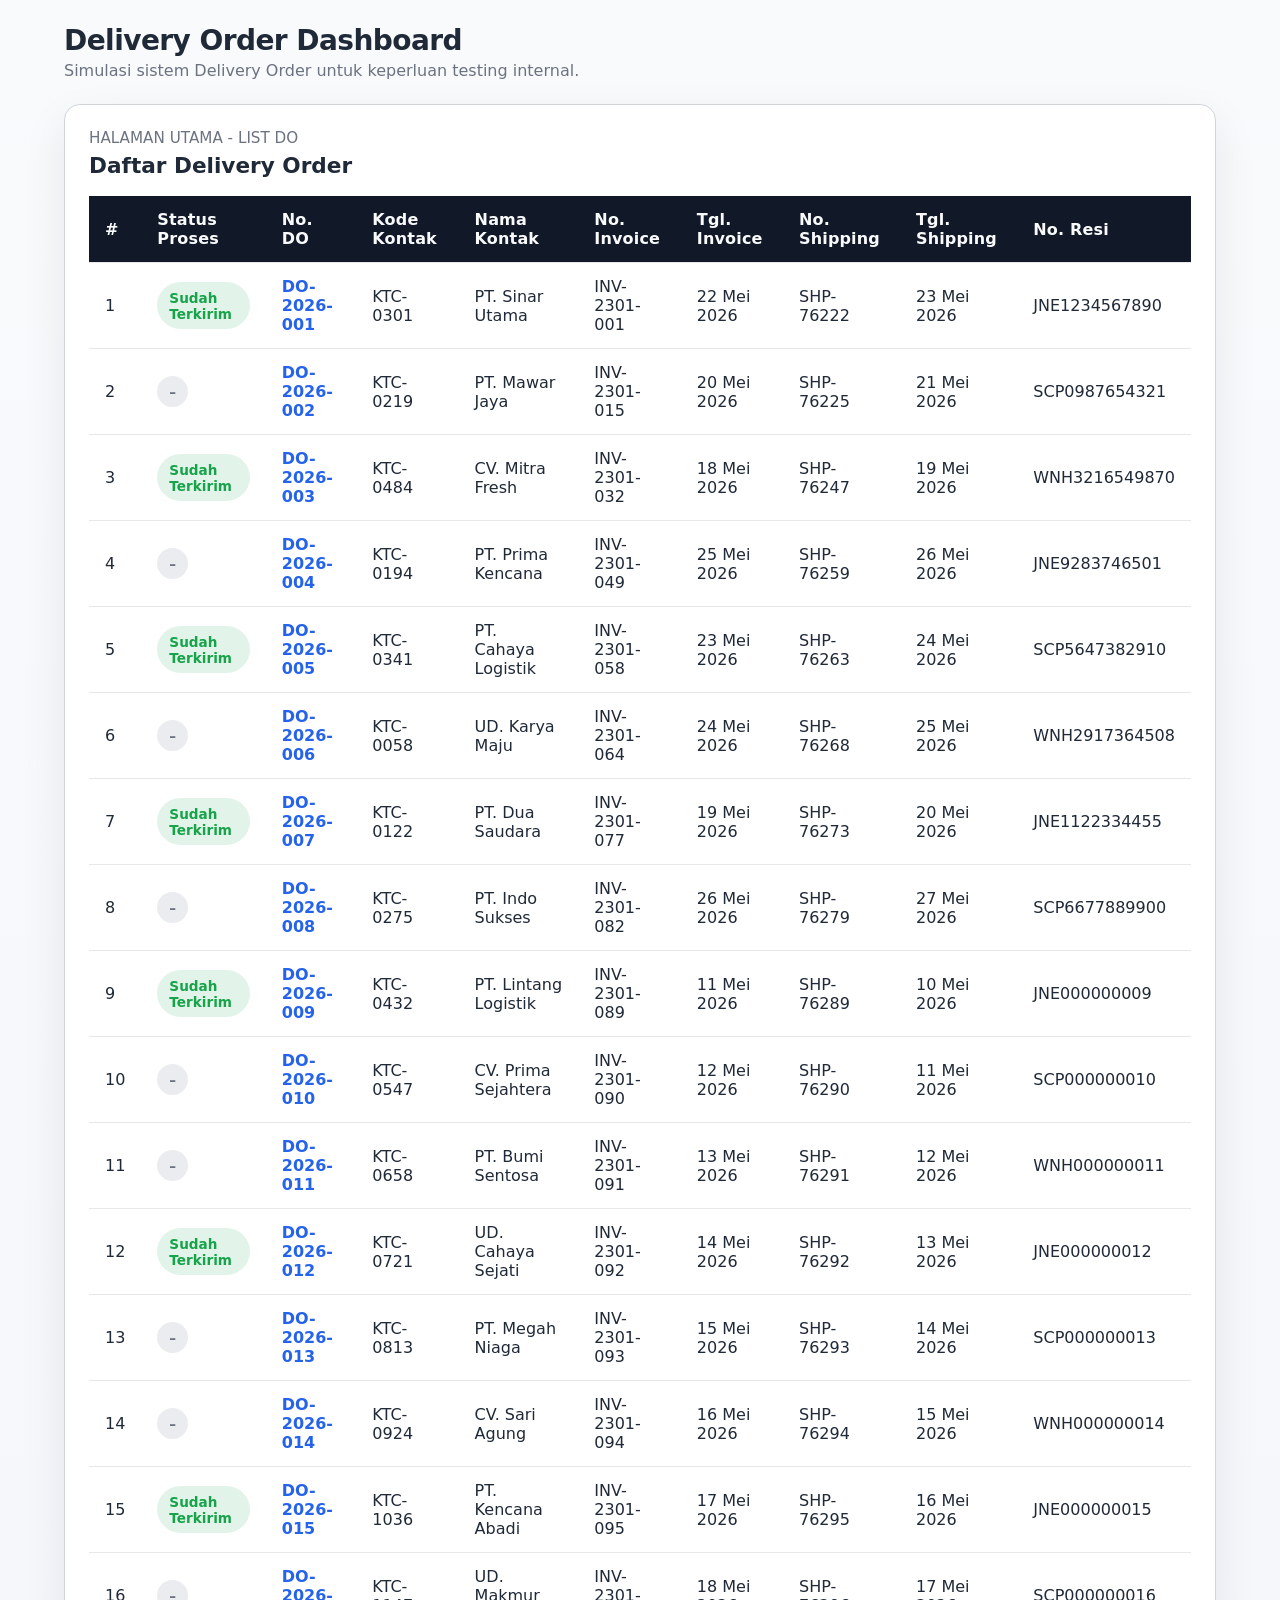
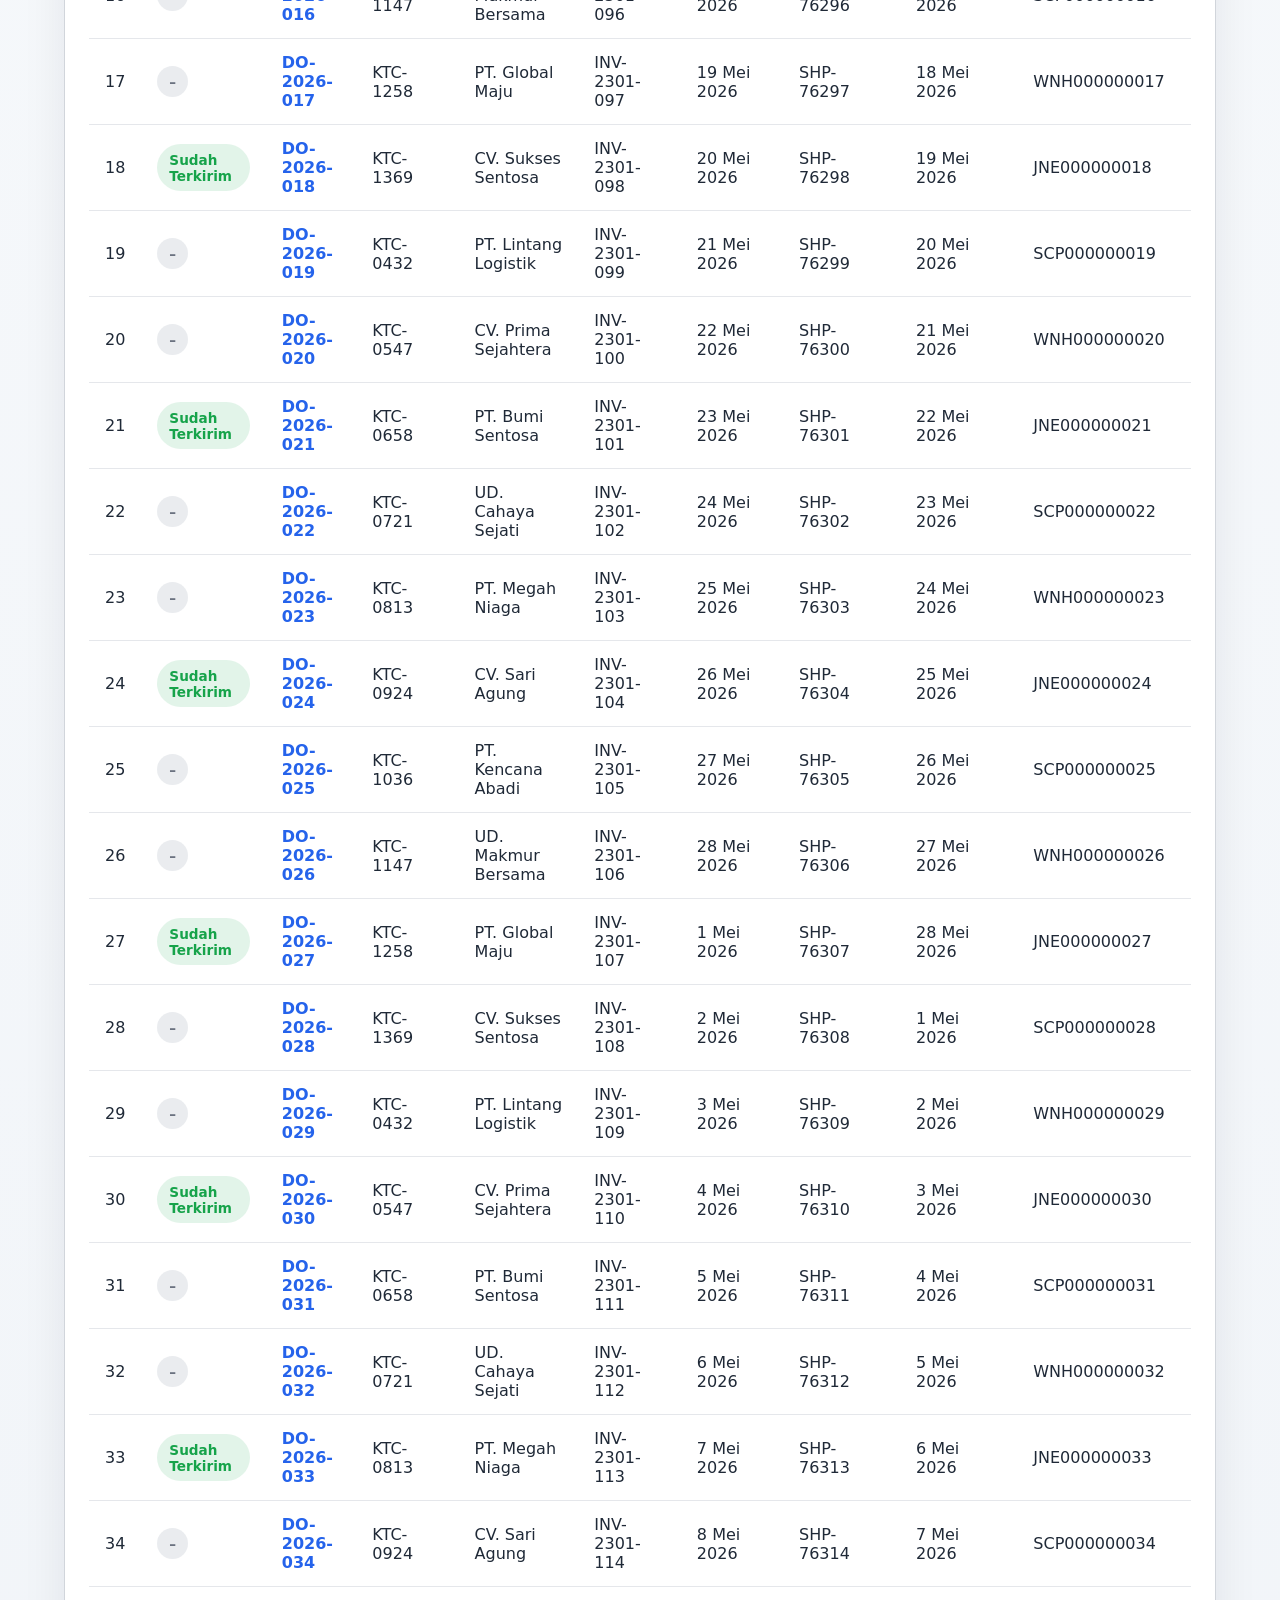
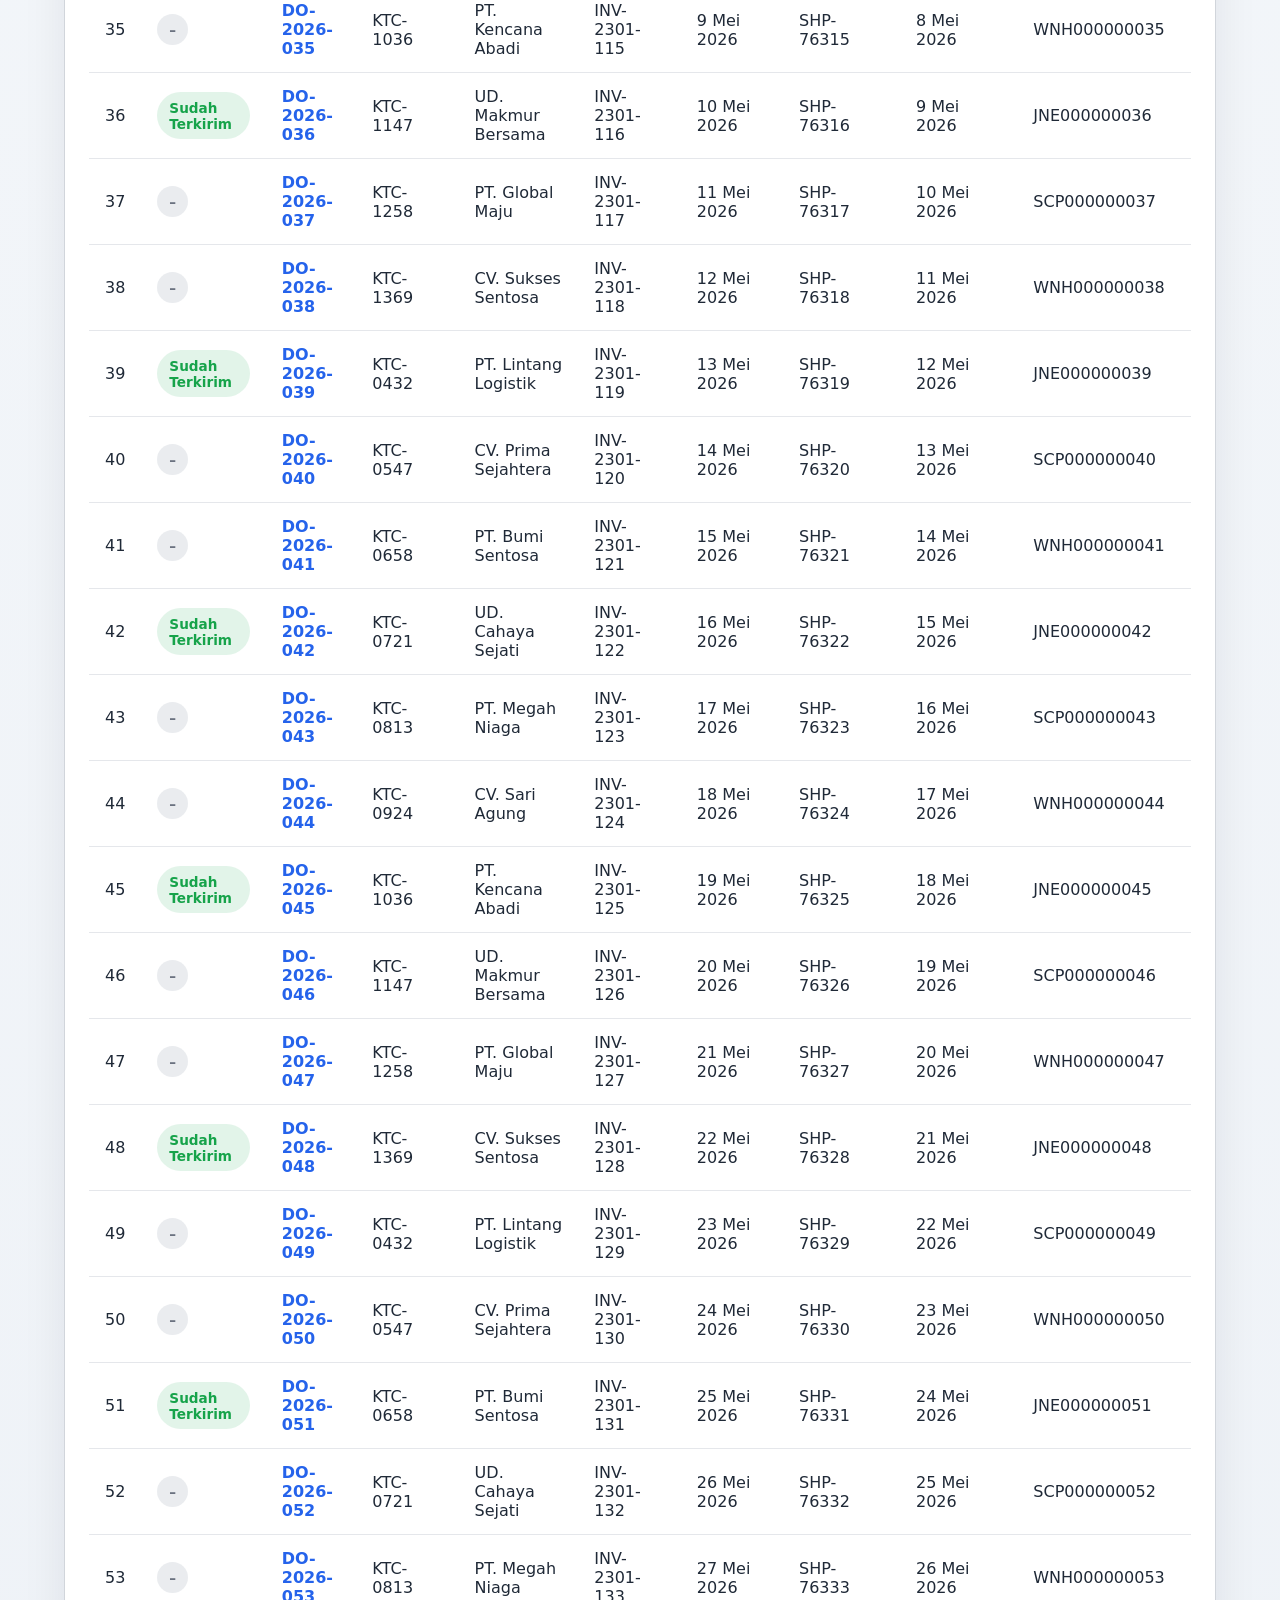
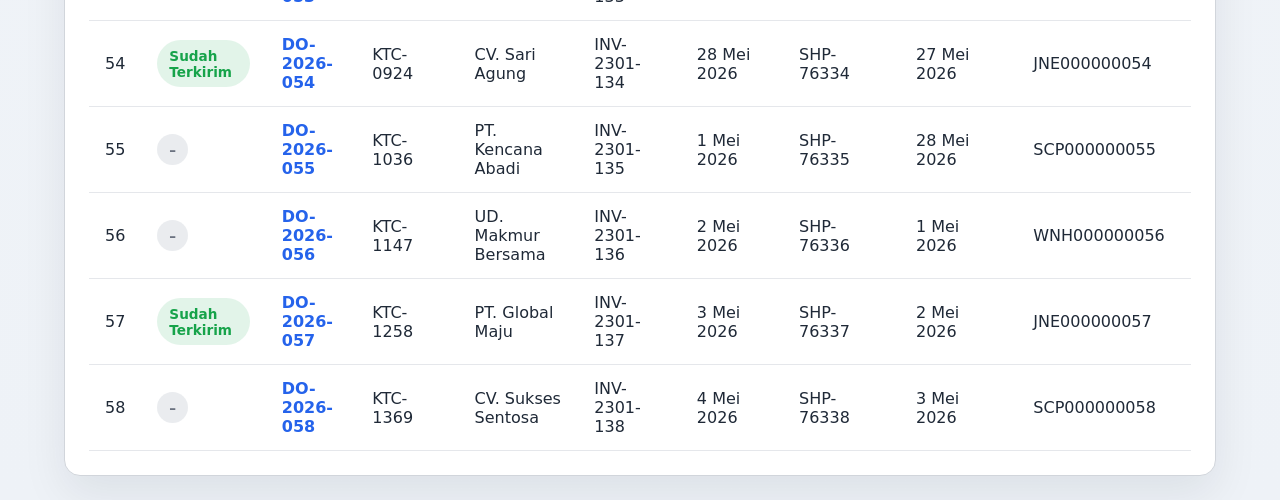
==== dashboard_do.html @ a70ca72f "Add dashboard and rekap files" ====
<!DOCTYPE html>
<html lang="id">
<head>
  <meta charset="UTF-8" />
  <meta name="viewport" content="width=device-width, initial-scale=1.0" />
  <title>Delivery Order Dashboard</title>
  <style>
    :root {
      color-scheme: light;
      --bg: #f4f5f6;
      --surface: #ffffff;
      --surface-muted: #f1f3f5;
      --text: #1f2937;
      --text-muted: #6b7280;
      --border: #d1d5db;
      --header-bg: #111827;
      --header-text: #f9fafb;
      --primary: #2563eb;
      --success: #16a34a;
      --danger: #dc2626;
      --shadow: 0 18px 45px rgba(15, 23, 42, 0.08);
      font-family: Inter, ui-sans-serif, system-ui, -apple-system, BlinkMacSystemFont, "Segoe UI", sans-serif;
    }

    * { box-sizing: border-box; }
    body {
      margin: 0;
      min-height: 100vh;
      background: linear-gradient(180deg, #f8fafc 0%, #eef2f7 100%);
      color: var(--text);
    }
    .page { max-width: 1200px; margin: 0 auto; padding: 24px; }
    .header { display: flex; align-items: center; justify-content: space-between; gap: 16px; margin-bottom: 24px; }
    .header h1 { margin: 0; font-size: 28px; letter-spacing: -.02em; }
    .header p { margin: 4px 0 0; color: var(--text-muted); }
    .card, .panel { background: var(--surface); border: 1px solid var(--border); border-radius: 16px; box-shadow: var(--shadow); }
    .panel { padding: 24px; }
    .badge { display: inline-flex; align-items: center; gap: 0.35rem; padding: 0.45rem 0.75rem; border-radius: 999px; font-size: 0.85rem; font-weight: 600; }
    .badge.success { background: rgba(22, 163, 74, 0.12); color: var(--success); }
    .badge.empty { color: var(--text-muted); background: rgba(209, 213, 219, 0.45); }
    .table-wrapper { overflow-x: auto; }
    table { width: 100%; border-collapse: collapse; min-width: 900px; }
    th, td { padding: 14px 16px; text-align: left; vertical-align: middle; border-bottom: 1px solid #e5e7eb; }
    thead th { background: var(--header-bg); color: var(--header-text); font-weight: 600; letter-spacing: 0.01em; }
    tbody tr:hover { background: #f8fafc; }
    td a { color: var(--primary); text-decoration: none; font-weight: 600; }
    td a:hover { text-decoration: underline; }
    .detail-header { display: flex; align-items: center; gap: 16px; margin-bottom: 20px; }
    .button { display: inline-flex; align-items: center; justify-content: center; gap: 8px; padding: 0.85rem 1rem; border-radius: 999px; border: 1px solid transparent; cursor: pointer; font-weight: 600; transition: transform .15s ease, background .15s ease, border-color .15s ease; }
    .button.back { background: #ffffff; color: var(--text); border-color: #d1d5db; }
    .button.back:hover { transform: translateY(-1px); background: #f8fafc; }
    .grid { display: grid; gap: 16px; grid-template-columns: repeat(12, 1fr); }
    .grid-col-6 { grid-column: span 6; }
    .info-card { padding: 20px; border-radius: 16px; background: var(--surface); border: 1px solid #e5e7eb; }
    .info-grid { display: grid; grid-template-columns: repeat(2, minmax(0, 1fr)); gap: 14px; }
    .info-item { display: flex; flex-direction: column; gap: 4px; }
    .info-label { font-size: 0.8rem; text-transform: uppercase; color: var(--text-muted); letter-spacing: 0.04em; }
    .info-value { font-size: 0.98rem; font-weight: 700; color: var(--text); }
    .info-value.bold { font-size: 1.15rem; }
    .summary { display: flex; flex-wrap: wrap; justify-content: flex-end; gap: 12px; padding: 16px 0; color: var(--text); }
    .summary span { display: inline-flex; gap: 6px; }
    .summary strong { font-weight: 700; }
    .hidden { display: none; }
    .detail-title { margin: 0; font-size: 22px; }
    .badge-light { background: rgba(37, 99, 235, 0.1); color: var(--primary); }
    @media (max-width: 980px) {
      .info-grid { grid-template-columns: 1fr; }
      .grid-col-6 { grid-column: span 12; }
      .header { flex-direction: column; align-items: flex-start; }
      .detail-header { flex-direction: column; align-items: stretch; }
    }
  </style>
</head>
<body>
  <div class="page">
    <div class="header">
      <div>
        <h1>Delivery Order Dashboard</h1>
        <p>Simulasi sistem Delivery Order untuk keperluan testing internal.</p>
      </div>
    </div>

    <section id="listView" class="panel">
      <div style="display:flex;justify-content:space-between;align-items:center;gap:16px;margin-bottom:18px;">
        <div>
          <p style="margin:0;font-size:0.95rem;color:var(--text-muted);">HALAMAN UTAMA - LIST DO</p>
          <h2 style="margin:6px 0 0;font-size:1.35rem;color:var(--text);">Daftar Delivery Order</h2>
        </div>
      </div>
      <div class="table-wrapper">
        <table>
          <thead>
            <tr>
              <th style="width:48px;">#</th>
              <th>Status Proses</th>
              <th>No. DO</th>
              <th>Kode Kontak</th>
              <th>Nama Kontak</th>
              <th>No. Invoice</th>
              <th>Tgl. Invoice</th>
              <th>No. Shipping</th>
              <th>Tgl. Shipping</th>
              <th>No. Resi</th>
            </tr>
          </thead>
          <tbody id="doListBody"></tbody>
        </table>
      </div>
    </section>

    <section id="detailView" class="panel hidden">
      <div class="detail-header">
        <button class="button back" onclick="showList()">← Kembali ke List DO</button>
        <div style="margin-left:auto;display:flex;flex-wrap:wrap;gap:10px;align-items:center;">
          <span class="badge badge-light">Detail DO</span>
          <h2 class="detail-title" id="detailTitle">No. DO 00123</h2>
        </div>
      </div>

      <div class="grid" style="margin-bottom:24px;">
        <div class="grid-col-6">
          <div class="info-card">
            <div class="info-grid">
              <div class="info-item">
                <span class="info-label">No. DO</span>
                <span class="info-value" id="detailDoNumber"></span>
              </div>
              <div class="info-item">
                <span class="info-label">Tanggal</span>
                <span class="info-value" id="detailDate"></span>
              </div>
              <div class="info-item">
                <span class="info-label">Kontak</span>
                <span class="info-value" id="detailContact"></span>
              </div>
              <div class="info-item">
                <span class="info-label">TOP</span>
                <span class="info-value" id="detailTop"></span>
              </div>
              <div class="info-item">
                <span class="info-label">DC</span>
                <span class="info-value" id="detailDc"></span>
              </div>
              <div class="info-item">
                <span class="info-label">Ekspedisi</span>
                <span class="info-value" id="detailExpedition"></span>
              </div>
              <div class="info-item">
                <span class="info-label">Drop Point</span>
                <span class="info-value" id="detailDropPoint"></span>
              </div>
              <div class="info-item">
                <span class="info-label">Remark</span>
                <span class="info-value" id="detailRemark"></span>
              </div>
            </div>
          </div>
        </div>
      </div>

      <div class="table-wrapper">
        <table>
          <thead>
            <tr>
              <th style="width:44px;">No</th>
              <th>Item Code</th>
              <th>Item Name</th>
              <th>Qty</th>
              <th>Price</th>
              <th>Disc%</th>
              <th>Disc Value</th>
              <th>Disc Promo</th>
              <th>Nett</th>
              <th>Sub Total</th>
              <th>Remark</th>
            </tr>
          </thead>
          <tbody id="detailItemsBody"></tbody>
        </table>
      </div>
      <div class="summary">
        <span><strong>Total Qty:</strong> <span id="detailQtyTotal"></span></span>
        <span><strong>Total:</strong> <span id="detailTotal"></span></span>
      </div>
    </section>
  </div>

  <script>
    const doData = [
      {
        id: 'DO-2026-001', status: 'Sudah Terkirim', kodeKontak: 'KTC-0301', namaKontak: 'PT. Sinar Utama',
        invoice: 'INV-2301-001', invoiceDate: '22 Mei 2026', shippingNo: 'SHP-76222', shippingDate: '23 Mei 2026', resi: 'JNE1234567890',
        info: { date: '22 Mei 2026', contact: 'PT. Sinar Utama', top: 'COD', dc: 'Jakarta Barat', expedition: 'JNE', dropPoint: 'Gudang Cengkareng', remark: 'Ambil Sendiri' },
        items: [
          { code: 'CG-1001', name: 'Minyak Goreng 1L', qty: 36, price: 28000, discPct: 5, discPromo: 'Promo Lebaran', remark: '-' },
          { code: 'CG-1022', name: 'Beras 5kg', qty: 24, price: 98000, discPct: 10, discPromo: '-', remark: '-' },
          { code: 'CG-1130', name: 'Sabun Mandi 80gr', qty: 120, price: 4200, discPct: 0, discPromo: '-', remark: '-' }
        ]
      },
      {
        id: 'DO-2026-002', status: '', kodeKontak: 'KTC-0219', namaKontak: 'PT. Mawar Jaya',
        invoice: 'INV-2301-015', invoiceDate: '20 Mei 2026', shippingNo: 'SHP-76225', shippingDate: '21 Mei 2026', resi: 'SCP0987654321',
        info: { date: '20 Mei 2026', contact: 'PT. Mawar Jaya', top: '30 Hari', dc: 'Jakarta Selatan', expedition: 'SiCepat', dropPoint: 'Depo Pasar Minggu', remark: '-' },
        items: [
          { code: 'CG-2010', name: 'Roti Tawar 500gr', qty: 60, price: 18000, discPct: 0, discPromo: '-', remark: '-' },
          { code: 'CG-2065', name: 'Susu UHT 1L', qty: 80, price: 22000, discPct: 5, discPromo: 'Diskon Musiman', remark: '-' },
          { code: 'CG-2099', name: 'Biskuit Cokelat 150gr', qty: 40, price: 15000, discPct: 0, discPromo: '-', remark: '-' }
        ]
      },
      {
        id: 'DO-2026-003', status: 'Sudah Terkirim', kodeKontak: 'KTC-0484', namaKontak: 'CV. Mitra Fresh',
        invoice: 'INV-2301-032', invoiceDate: '18 Mei 2026', shippingNo: 'SHP-76247', shippingDate: '19 Mei 2026', resi: 'WNH3216549870',
        info: { date: '18 Mei 2026', contact: 'CV. Mitra Fresh', top: 'COD', dc: 'Jakarta Timur', expedition: 'Wahana', dropPoint: 'Drop Point Cikarang', remark: 'Ambil Sendiri' },
        items: [
          { code: 'CG-3021', name: 'Sereal Box', qty: 50, price: 32000, discPct: 8, discPromo: 'Promo Natal', remark: '-' },
          { code: 'CG-3077', name: 'Tea Bag 50 pcs', qty: 70, price: 19500, discPct: 0, discPromo: '-', remark: '-' }
        ]
      },
      {
        id: 'DO-2026-004', status: '', kodeKontak: 'KTC-0194', namaKontak: 'PT. Prima Kencana',
        invoice: 'INV-2301-049', invoiceDate: '25 Mei 2026', shippingNo: 'SHP-76259', shippingDate: '26 Mei 2026', resi: 'JNE9283746501',
        info: { date: '25 Mei 2026', contact: 'PT. Prima Kencana', top: '30 Hari', dc: 'Jakarta Utara', expedition: 'JNE', dropPoint: 'Gudang Ancol', remark: '-' },
        items: [
          { code: 'CG-4083', name: 'Air Mineral 600ml', qty: 96, price: 9000, discPct: 3, discPromo: 'Voucher', remark: '-' },
          { code: 'CG-4100', name: 'Snack Kentang', qty: 72, price: 14500, discPct: 5, discPromo: '-', remark: '-' },
          { code: 'CG-4114', name: 'Mayones 250gr', qty: 36, price: 26000, discPct: 0, discPromo: '-', remark: '-' }
        ]
      },
      {
        id: 'DO-2026-005', status: 'Sudah Terkirim', kodeKontak: 'KTC-0341', namaKontak: 'PT. Cahaya Logistik',
        invoice: 'INV-2301-058', invoiceDate: '23 Mei 2026', shippingNo: 'SHP-76263', shippingDate: '24 Mei 2026', resi: 'SCP5647382910',
        info: { date: '23 Mei 2026', contact: 'PT. Cahaya Logistik', top: 'COD', dc: 'Jakarta Barat', expedition: 'SiCepat', dropPoint: 'Gudang Kebon Jeruk', remark: '-' },
        items: [
          { code: 'CG-5122', name: 'Minyak Kayu Putih 60ml', qty: 30, price: 15000, discPct: 0, discPromo: '-', remark: '-' },
          { code: 'CG-5188', name: 'Shampoo 330ml', qty: 55, price: 27000, discPct: 7, discPromo: 'Kupon', remark: '-' },
          { code: 'CG-5230', name: 'Tissue Basah 10 pack', qty: 45, price: 21000, discPct: 5, discPromo: '-', remark: '-' }
        ]
      },
      {
        id: 'DO-2026-006', status: '', kodeKontak: 'KTC-0058', namaKontak: 'UD. Karya Maju',
        invoice: 'INV-2301-064', invoiceDate: '24 Mei 2026', shippingNo: 'SHP-76268', shippingDate: '25 Mei 2026', resi: 'WNH2917364508',
        info: { date: '24 Mei 2026', contact: 'UD. Karya Maju', top: '30 Hari', dc: 'Jakarta Selatan', expedition: 'Wahana', dropPoint: 'Depo Bintaro', remark: '-' },
        items: [
          { code: 'CG-6010', name: 'Kopi Sachet 10pcs', qty: 120, price: 7200, discPct: 10, discPromo: 'Beli 10 Gratis 1', remark: '-' },
          { code: 'CG-6055', name: 'Gula Pasir 1kg', qty: 80, price: 15500, discPct: 0, discPromo: '-', remark: '-' },
          { code: 'CG-6090', name: 'Susu Kental Manis 370gr', qty: 50, price: 19000, discPct: 5, discPromo: '-', remark: '-' }
        ]
      },
      {
        id: 'DO-2026-007', status: 'Sudah Terkirim', kodeKontak: 'KTC-0122', namaKontak: 'PT. Dua Saudara',
        invoice: 'INV-2301-077', invoiceDate: '19 Mei 2026', shippingNo: 'SHP-76273', shippingDate: '20 Mei 2026', resi: 'JNE1122334455',
        info: { date: '19 Mei 2026', contact: 'PT. Dua Saudara', top: 'COD', dc: 'Jakarta Pusat', expedition: 'JNE', dropPoint: 'Gudang Harmoni', remark: '-' },
        items: [
          { code: 'CG-7044', name: 'Susu Bubuk 400gr', qty: 40, price: 68000, discPct: 5, discPromo: '-', remark: '-' },
          { code: 'CG-7098', name: 'Cokelat Batangan 100gr', qty: 90, price: 12000, discPct: 0, discPromo: '-', remark: '-' }
        ]
      },
      {
        id: 'DO-2026-008', status: '', kodeKontak: 'KTC-0275', namaKontak: 'PT. Indo Sukses',
        invoice: 'INV-2301-082', invoiceDate: '26 Mei 2026', shippingNo: 'SHP-76279', shippingDate: '27 Mei 2026', resi: 'SCP6677889900',
        info: { date: '26 Mei 2026', contact: 'PT. Indo Sukses', top: '30 Hari', dc: 'Jakarta Timur', expedition: 'SiCepat', dropPoint: 'Gudang Pulogadung', remark: '-' },
        items: [
          { code: 'CG-8011', name: 'Kecap Manis 620ml', qty: 50, price: 22000, discPct: 0, discPromo: '-', remark: '-' },
          { code: 'CG-8054', name: 'Sambal Botol 335gr', qty: 70, price: 18000, discPct: 5, discPromo: 'Diskon Paket', remark: '-' },
          { code: 'CG-8090', name: 'Susu Cokelat 250ml', qty: 100, price: 12500, discPct: 0, discPromo: '-', remark: '-' }
        ]
      }
    ];

    const extraContacts = [
      { kode: 'KTC-0432', nama: 'PT. Lintang Logistik' },
      { kode: 'KTC-0547', nama: 'CV. Prima Sejahtera' },
      { kode: 'KTC-0658', nama: 'PT. Bumi Sentosa' },
      { kode: 'KTC-0721', nama: 'UD. Cahaya Sejati' },
      { kode: 'KTC-0813', nama: 'PT. Megah Niaga' },
      { kode: 'KTC-0924', nama: 'CV. Sari Agung' },
      { kode: 'KTC-1036', nama: 'PT. Kencana Abadi' },
      { kode: 'KTC-1147', nama: 'UD. Makmur Bersama' },
      { kode: 'KTC-1258', nama: 'PT. Global Maju' },
      { kode: 'KTC-1369', nama: 'CV. Sukses Sentosa' }
    ];

    const expeditionList = ['JNE', 'SiCepat', 'Wahana'];
    const dcList = ['Jakarta Barat', 'Jakarta Selatan', 'Jakarta Timur', 'Jakarta Utara', 'Jakarta Pusat'];
    const topList = ['COD', '30 Hari'];
    const dropPoints = ['Gudang Cengkareng', 'Depo Pasar Minggu', 'Gudang Ancol', 'Depo Bintaro', 'Gudang Pulogadung', 'Gudang Harmoni', 'Gudang Kebon Jeruk'];
    const remarks = ['Ambil Sendiri', '-'];
    const promoList = ['Promo Musim', 'Voucher', 'Diskon Paket', 'Promo Bayar Cepat', '-'];
    const itemCatalog = [
      { code: 'CG-9101', name: 'Minyak Goreng 2L', price: 54000 },
      { code: 'CG-9202', name: 'Beras Premium 5kg', price: 102000 },
      { code: 'CG-9303', name: 'Susu UHT 1L', price: 22000 },
      { code: 'CG-9404', name: 'Kopi Aromatic 150gr', price: 28500 },
      { code: 'CG-9505', name: 'Tepung Terigu 1kg', price: 13400 },
      { code: 'CG-9606', name: 'Roti Gandum', price: 19000 },
      { code: 'CG-9707', name: 'Sereal Muesli 300gr', price: 41000 },
      { code: 'CG-9808', name: 'Saus Tomat 560gr', price: 17000 },
      { code: 'CG-9909', name: 'Biskuit Gandum 120gr', price: 12000 },
      { code: 'CG-1010', name: 'Sambal Terasi 240gr', price: 18500 }
    ];

    for (let index = 9; index <= 58; index += 1) {
      const contact = extraContacts[(index - 9) % extraContacts.length];
      const status = index % 3 === 0 ? 'Sudah Terkirim' : '';
      const expedition = expeditionList[index % expeditionList.length];
      const dc = dcList[index % dcList.length];
      const top = topList[index % topList.length];
      const shippingDate = `${(index % 28) + 1} Mei 2026`;
      const invoiceDate = `${((index + 1) % 28) + 1} Mei 2026`;
      const invoiceNo = `INV-2301-${String(80 + index).padStart(3, '0')}`;
      const shippingNo = `SHP-76${String(280 + index).padStart(3, '0')}`;
      const resi = `${expedition === 'JNE' ? 'JNE' : expedition === 'SiCepat' ? 'SCP' : 'WNH'}${String(1000000000 + index).slice(1)}`;

      const items = [];
      const itemCount = 3 + (index % 3);
      for (let itemIndex = 0; itemIndex < itemCount; itemIndex += 1) {
        const product = itemCatalog[(index + itemIndex) % itemCatalog.length];
        const qty = 20 + ((index + itemIndex) % 5) * 10;
        const discPct = [0, 5, 10][(index + itemIndex) % 3];
        const discPromo = discPct ? promoList[(index + itemIndex) % promoList.length] : '-';
        items.push({
          code: product.code,
          name: product.name,
          qty,
          price: product.price,
          discPct,
          discPromo,
          remark: '-'
        });
      }

      doData.push({
        id: `DO-2026-${String(index).padStart(3, '0')}`,
        status,
        kodeKontak: contact.kode,
        namaKontak: contact.nama,
        invoice: invoiceNo,
        invoiceDate,
        shippingNo,
        shippingDate,
        resi,
        info: {
          date: invoiceDate,
          contact: contact.nama,
          top,
          dc,
          expedition,
          dropPoint: dropPoints[index % dropPoints.length],
          remark: remarks[index % remarks.length]
        },
        items
      });
    }

    function formatRupiah(value) {
      return new Intl.NumberFormat('id-ID', { style: 'currency', currency: 'IDR', maximumFractionDigits: 0 }).format(value);
    }

    function buildList() {
      const tbody = document.getElementById('doListBody');
      tbody.innerHTML = '';
      doData.forEach((doItem, index) => {
        const row = document.createElement('tr');
        row.innerHTML = `
          <td>${index + 1}</td>
          <td>${doItem.status ? `<span class="badge success">${doItem.status}</span>` : `<span class="badge empty">&ndash;</span>`}</td>
          <td><a href="#" onclick="showDetail('${doItem.id}')">${doItem.id}</a></td>
          <td>${doItem.kodeKontak}</td>
          <td>${doItem.namaKontak}</td>
          <td>${doItem.invoice}</td>
          <td>${doItem.invoiceDate}</td>
          <td>${doItem.shippingNo}</td>
          <td>${doItem.shippingDate}</td>
          <td>${doItem.resi}</td>
        `;
        tbody.appendChild(row);
      });
    }

    function showDetail(id) {
      const selected = doData.find(item => item.id === id);
      if (!selected) return;
      document.getElementById('detailTitle').textContent = `${selected.id}`;
      document.getElementById('detailDoNumber').textContent = selected.id;
      document.getElementById('detailDate').textContent = selected.info.date;
      document.getElementById('detailContact').textContent = selected.info.contact;
      document.getElementById('detailTop').textContent = selected.info.top;
      document.getElementById('detailDc').textContent = selected.info.dc;
      document.getElementById('detailExpedition').textContent = selected.info.expedition;
      document.getElementById('detailDropPoint').textContent = selected.info.dropPoint;
      document.getElementById('detailRemark').textContent = selected.info.remark;

      const body = document.getElementById('detailItemsBody');
      body.innerHTML = '';
      let totalQty = 0;
      let totalAmount = 0;

      selected.items.forEach((item, index) => {
        const discValue = Math.round((item.price * item.qty) * (item.discPct / 100));
        const nett = item.price - Math.round(item.price * (item.discPct / 100));
        const subTotal = nett * item.qty;
        totalQty += item.qty;
        totalAmount += subTotal;

        const row = document.createElement('tr');
        row.innerHTML = `
          <td>${index + 1}</td>
          <td>${item.code}</td>
          <td>${item.name}</td>
          <td>${item.qty}</td>
          <td>${formatRupiah(item.price)}</td>
          <td>${item.discPct ? item.discPct + '%' : '-'}</td>
          <td>${item.discPct ? formatRupiah(discValue) : '-'}</td>
          <td>${item.discPromo}</td>
          <td>${formatRupiah(nett)}</td>
          <td>${formatRupiah(subTotal)}</td>
          <td>${item.remark}</td>
        `;
        body.appendChild(row);
      });

      document.getElementById('detailQtyTotal').textContent = totalQty;
      document.getElementById('detailTotal').textContent = formatRupiah(totalAmount);

      document.getElementById('listView').classList.add('hidden');
      document.getElementById('detailView').classList.remove('hidden');
    }

    function showList() {
      document.getElementById('detailView').classList.add('hidden');
      document.getElementById('listView').classList.remove('hidden');
    }

    buildList();
  </script>
</body>
</html>
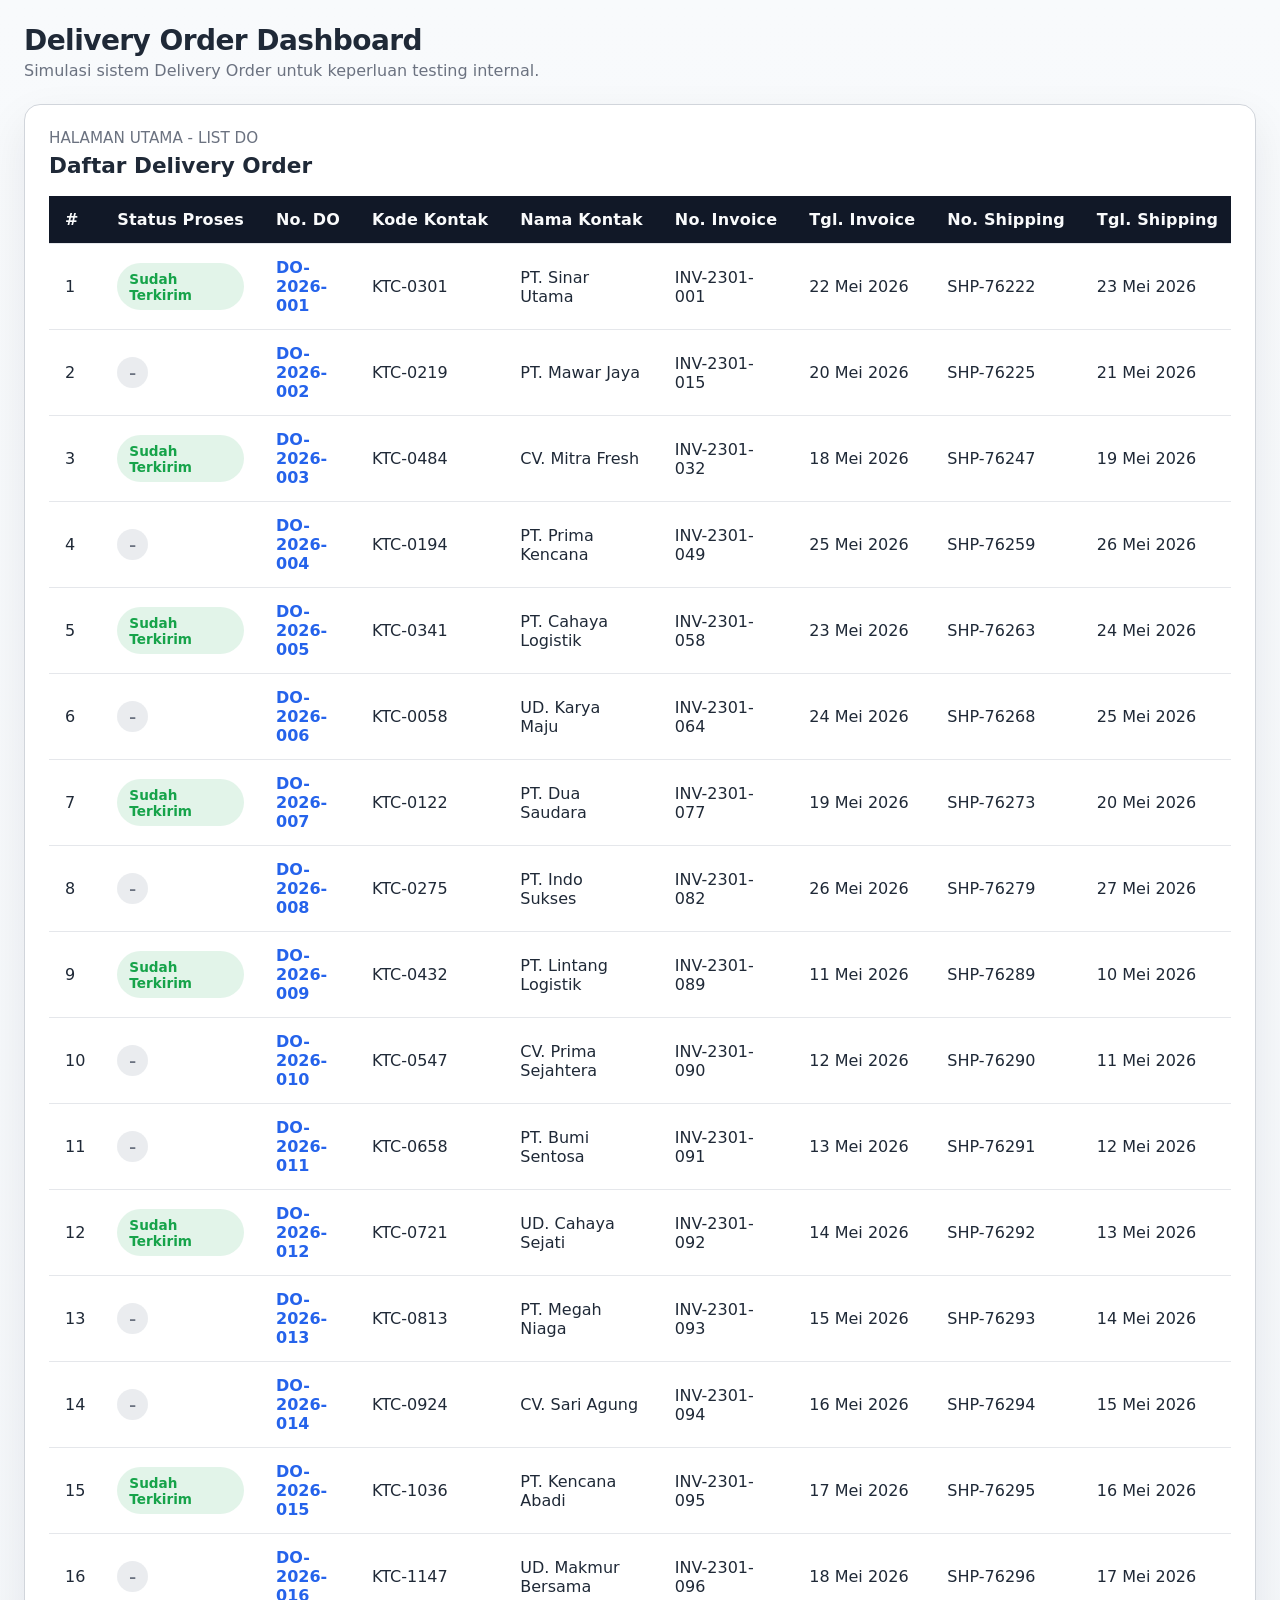
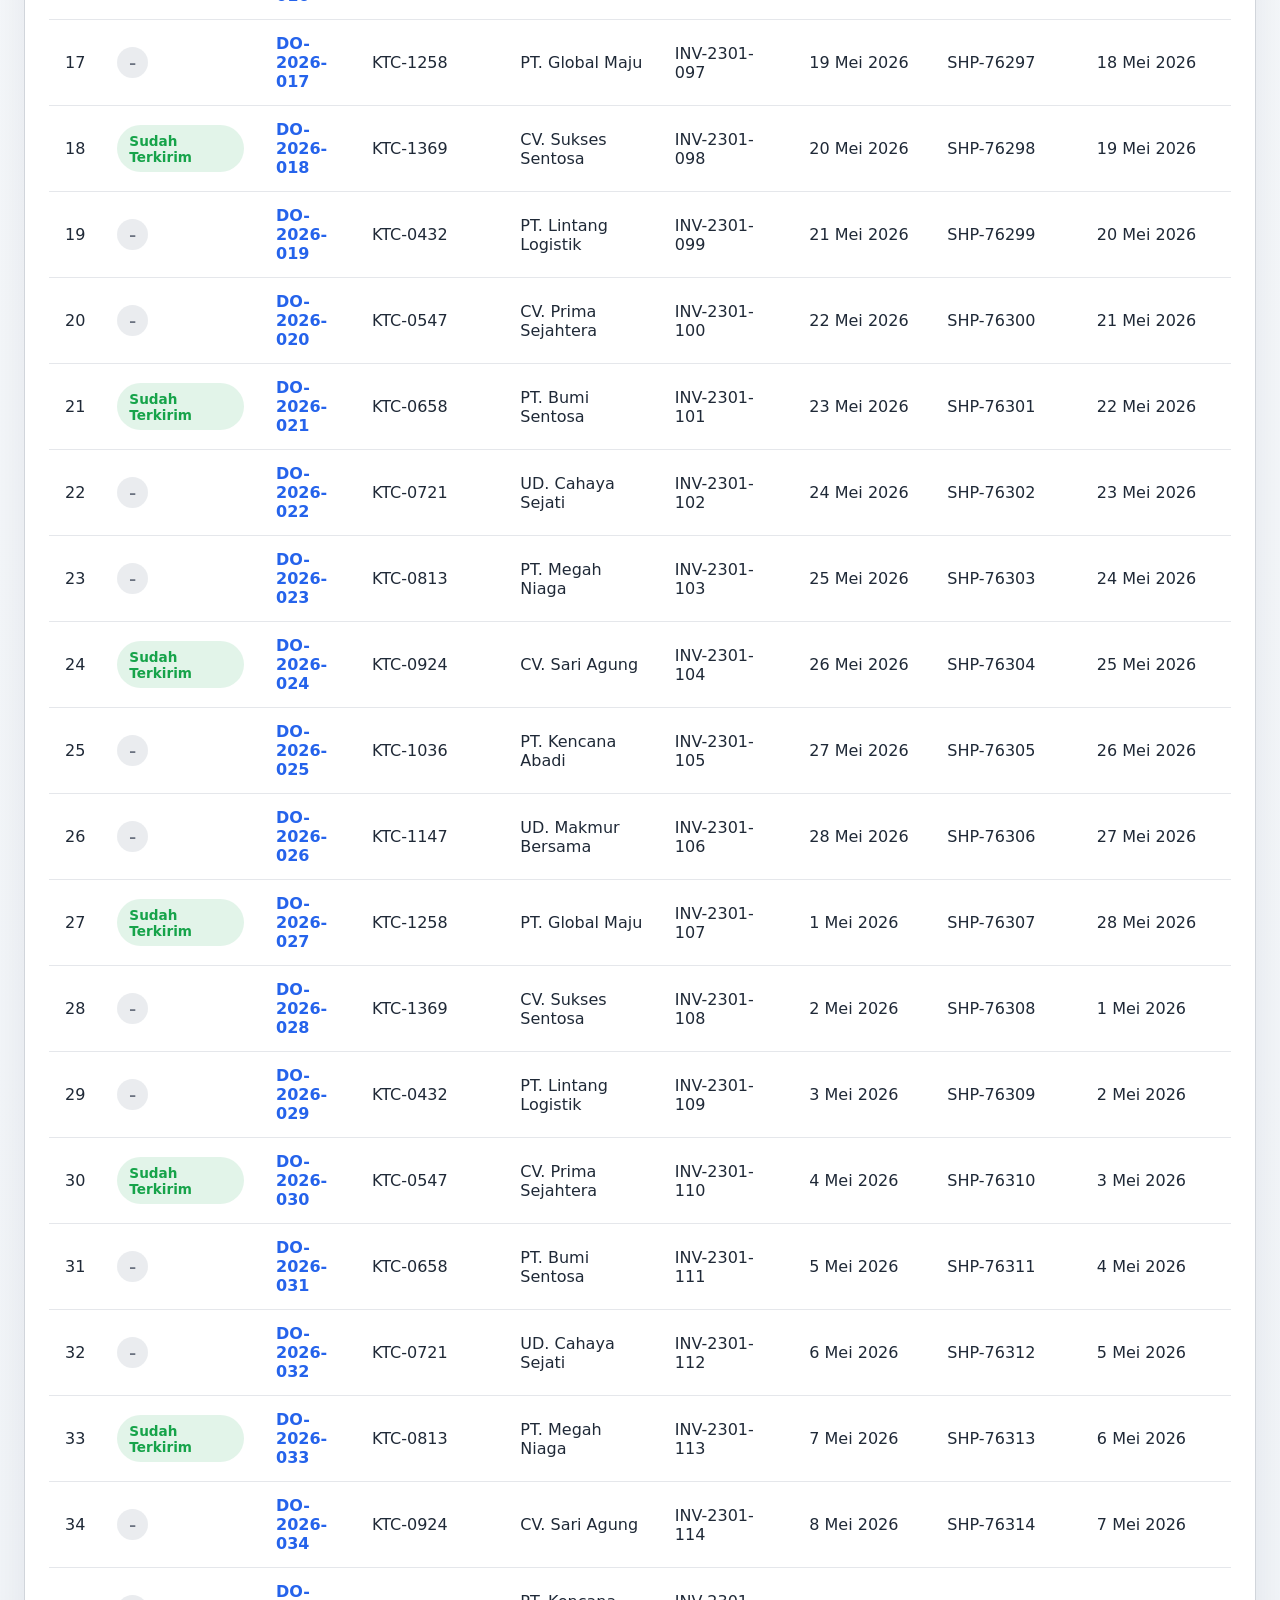
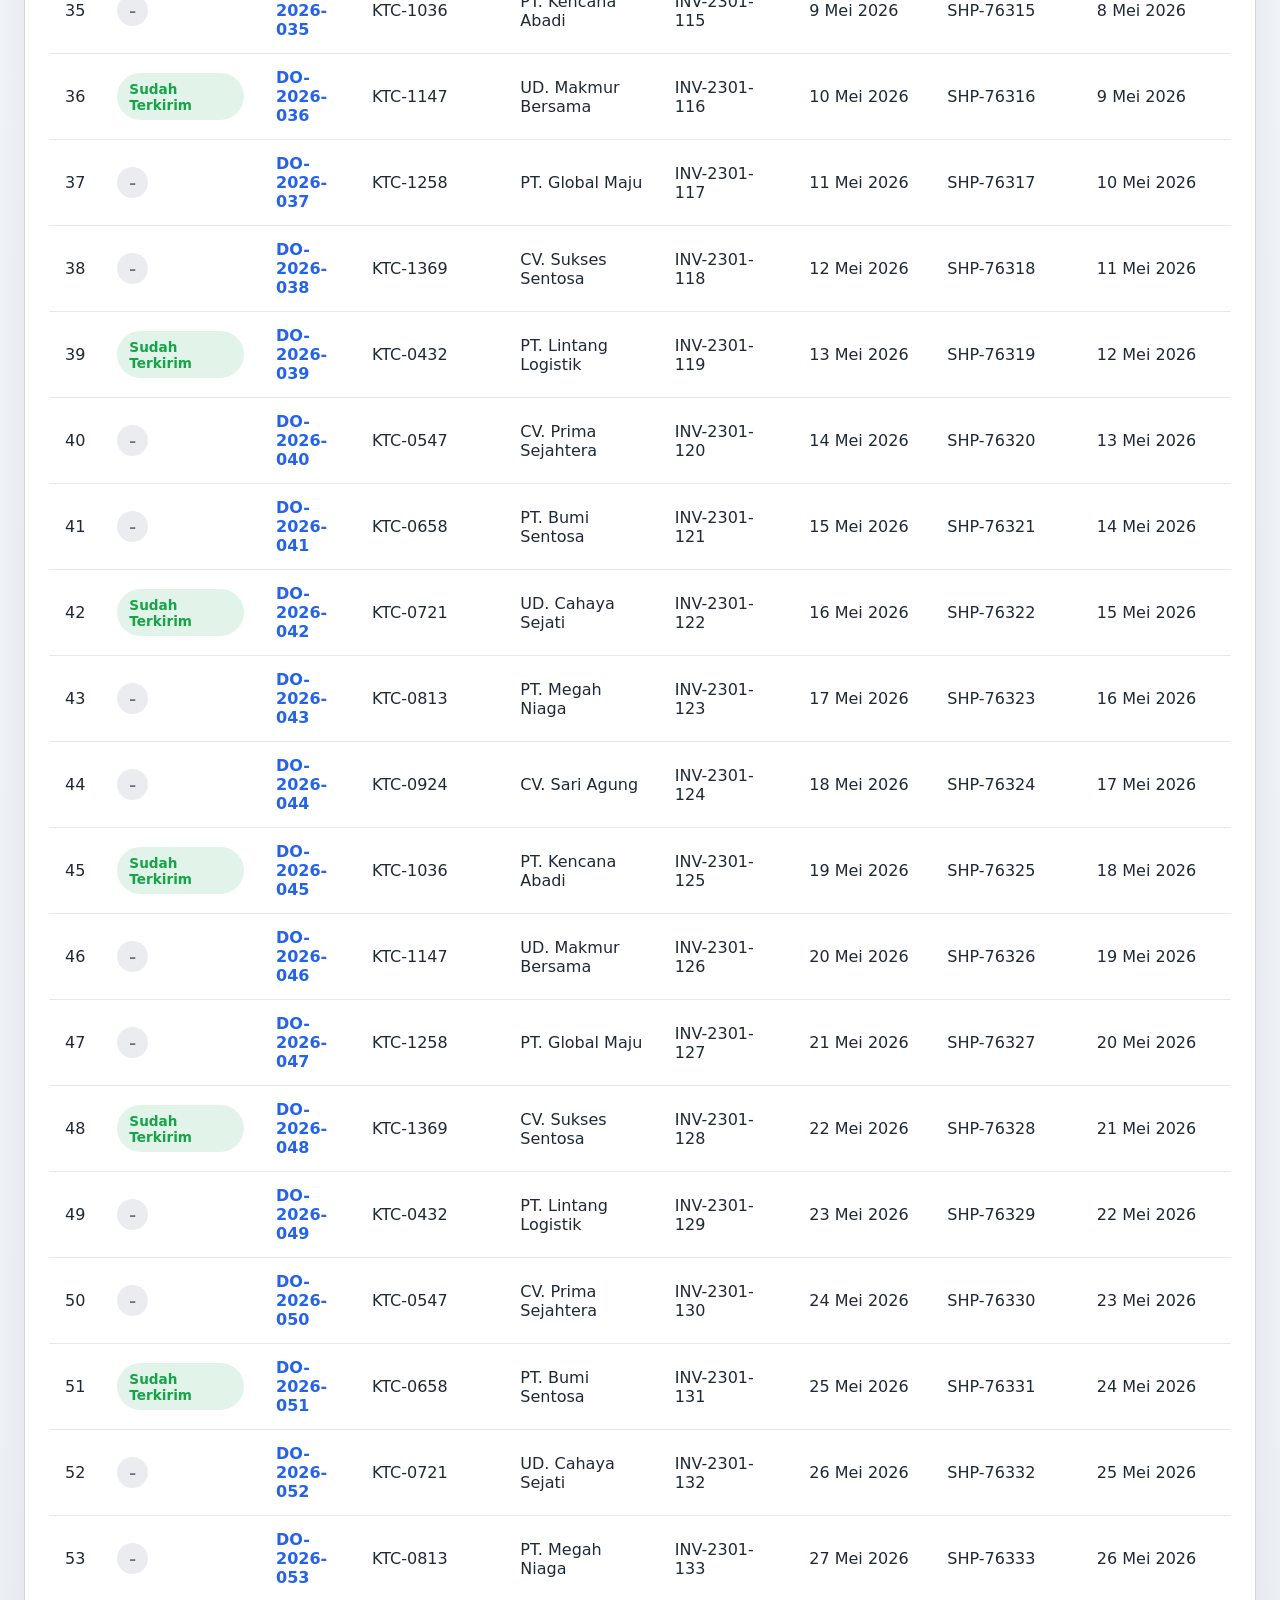
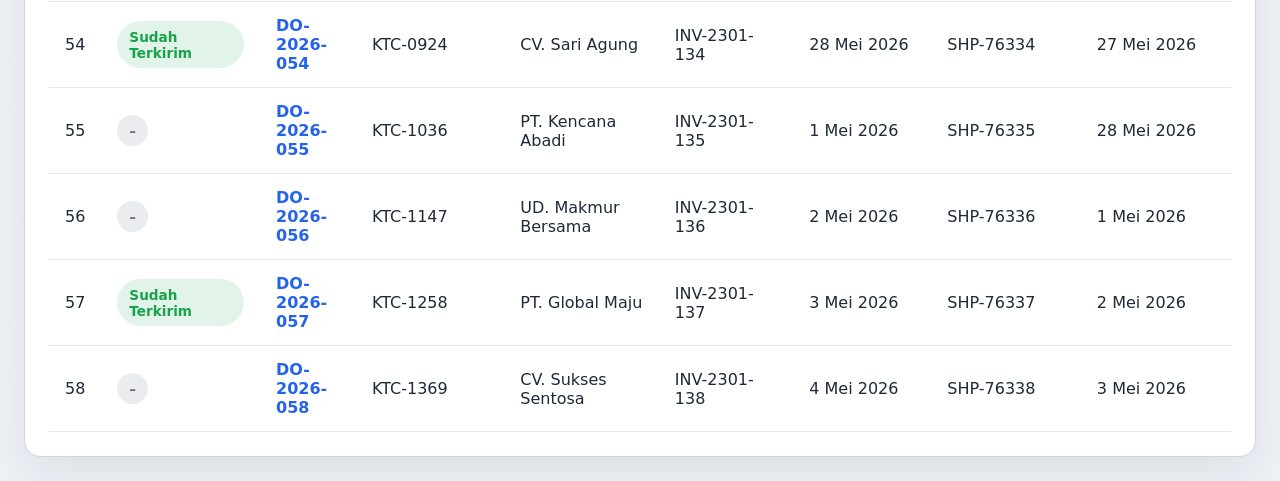
==== commit ed3ee4c1: "Updating dashboard style" ====
--- a/dashboard_do.html
+++ b/dashboard_do.html
@@ -29,7 +29,7 @@
       background: linear-gradient(180deg, #f8fafc 0%, #eef2f7 100%);
       color: var(--text);
     }
-    .page { max-width: 1200px; margin: 0 auto; padding: 24px; }
+    .page { padding: 24px; }
     .header { display: flex; align-items: center; justify-content: space-between; gap: 16px; margin-bottom: 24px; }
     .header h1 { margin: 0; font-size: 28px; letter-spacing: -.02em; }
     .header p { margin: 4px 0 0; color: var(--text-muted); }
@@ -41,7 +41,7 @@
     .table-wrapper { overflow-x: auto; }
     table { width: 100%; border-collapse: collapse; min-width: 900px; }
     th, td { padding: 14px 16px; text-align: left; vertical-align: middle; border-bottom: 1px solid #e5e7eb; }
-    thead th { background: var(--header-bg); color: var(--header-text); font-weight: 600; letter-spacing: 0.01em; }
+    thead th { background: var(--header-bg); color: var(--header-text); font-weight: 600; letter-spacing: 0.01em; white-space: nowrap; }
     tbody tr:hover { background: #f8fafc; }
     td a { color: var(--primary); text-decoration: none; font-weight: 600; }
     td a:hover { text-decoration: underline; }
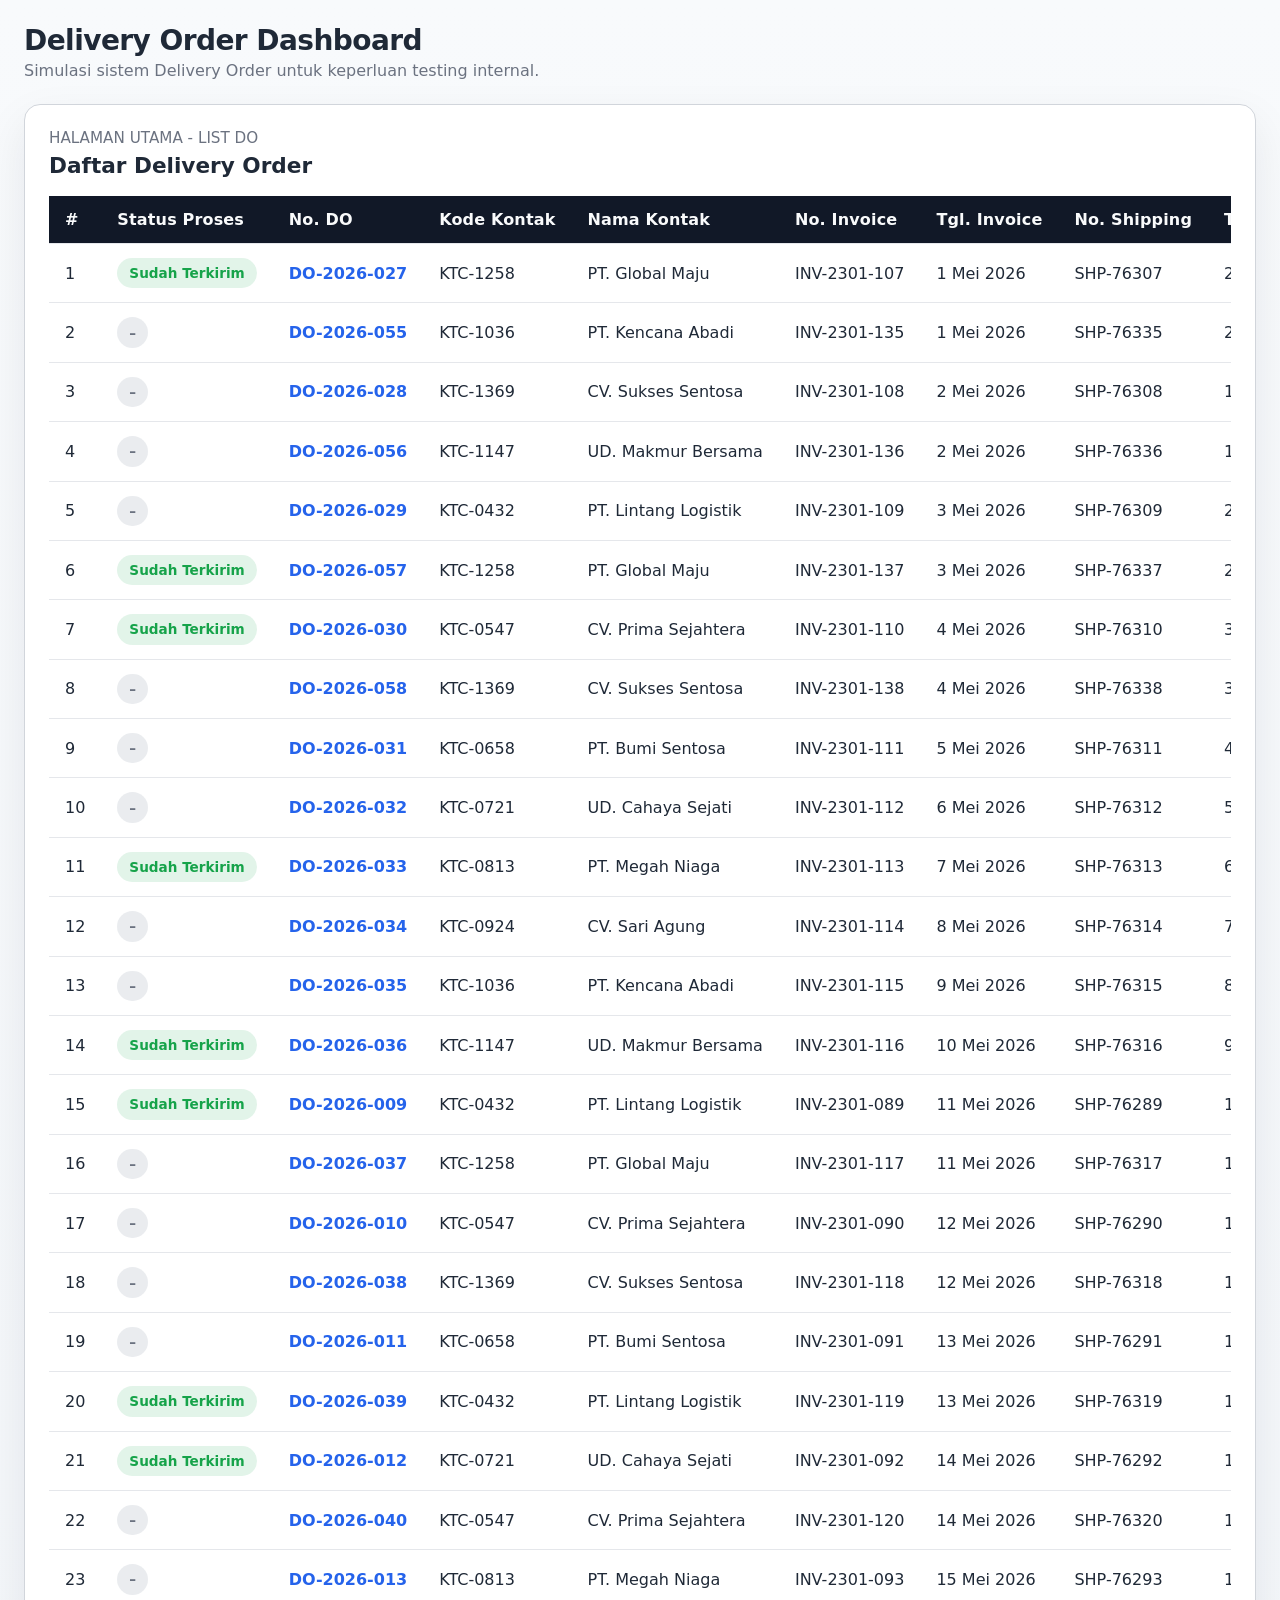
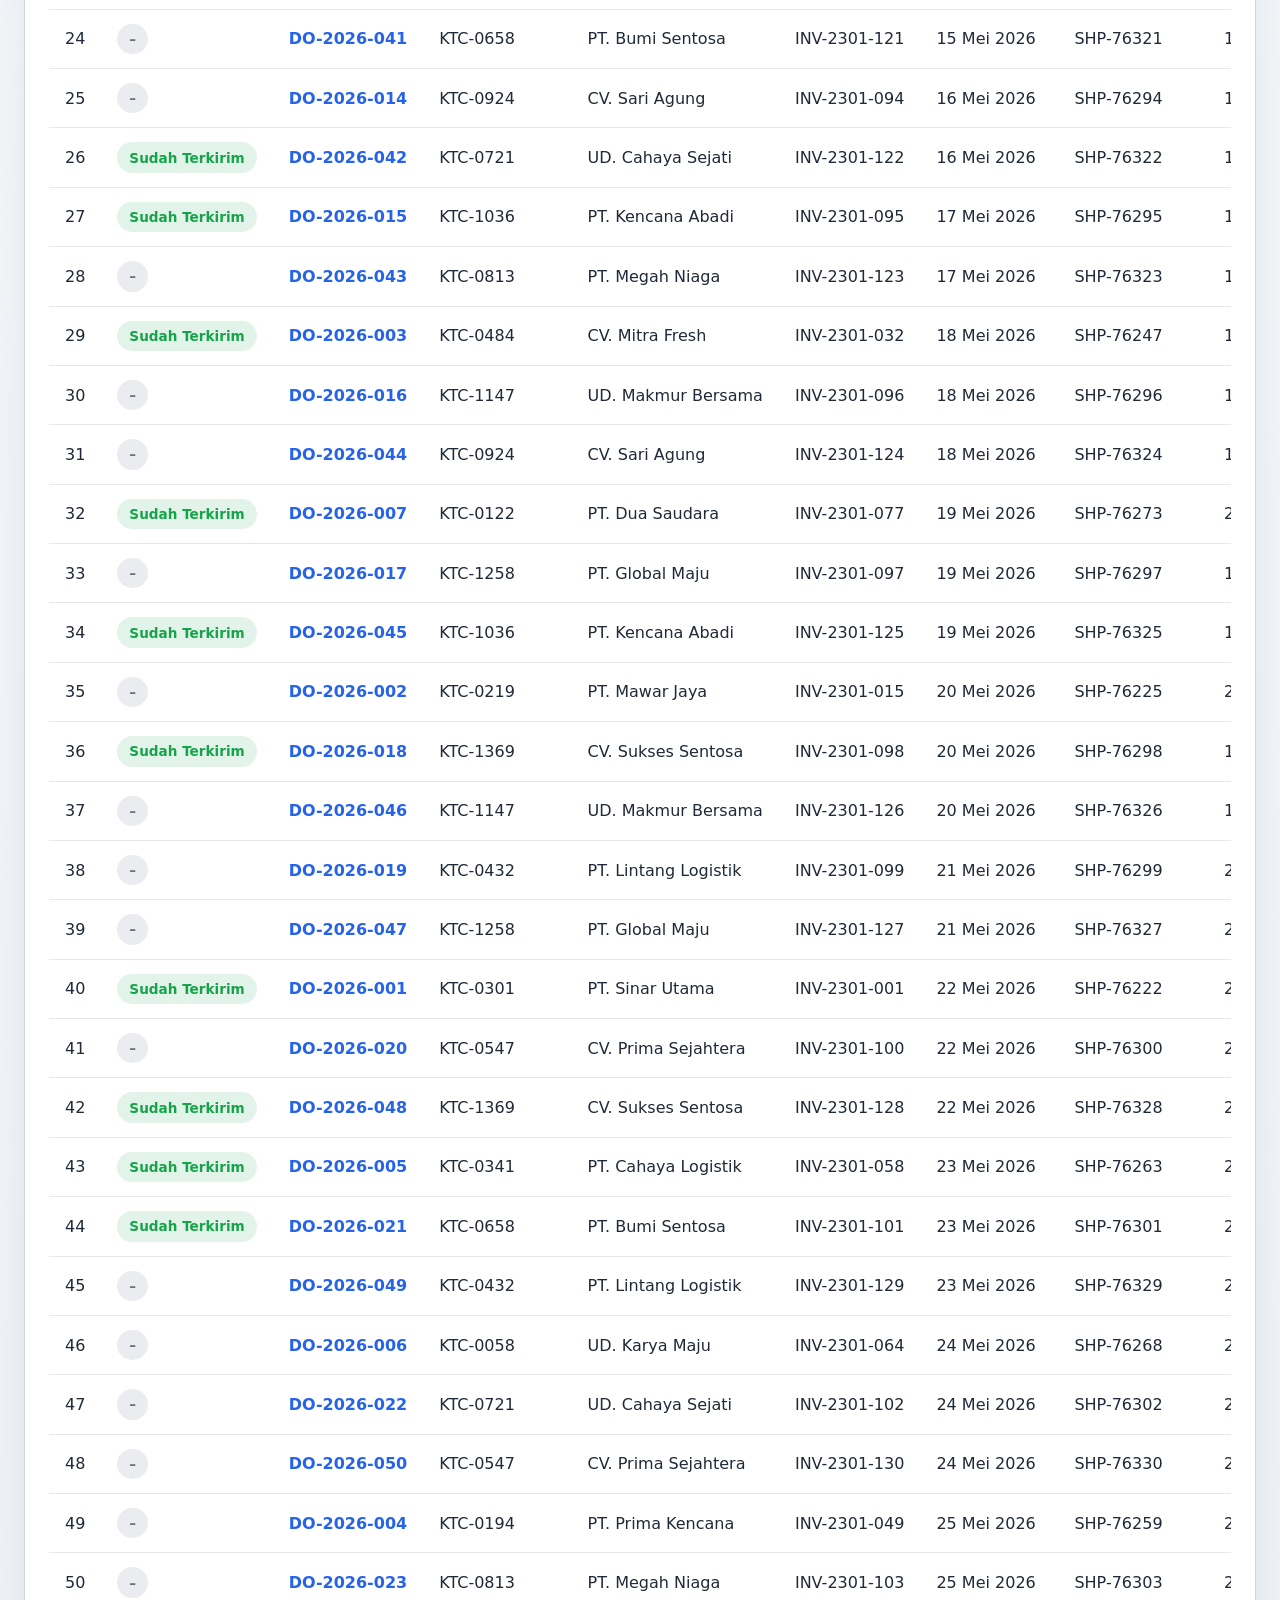
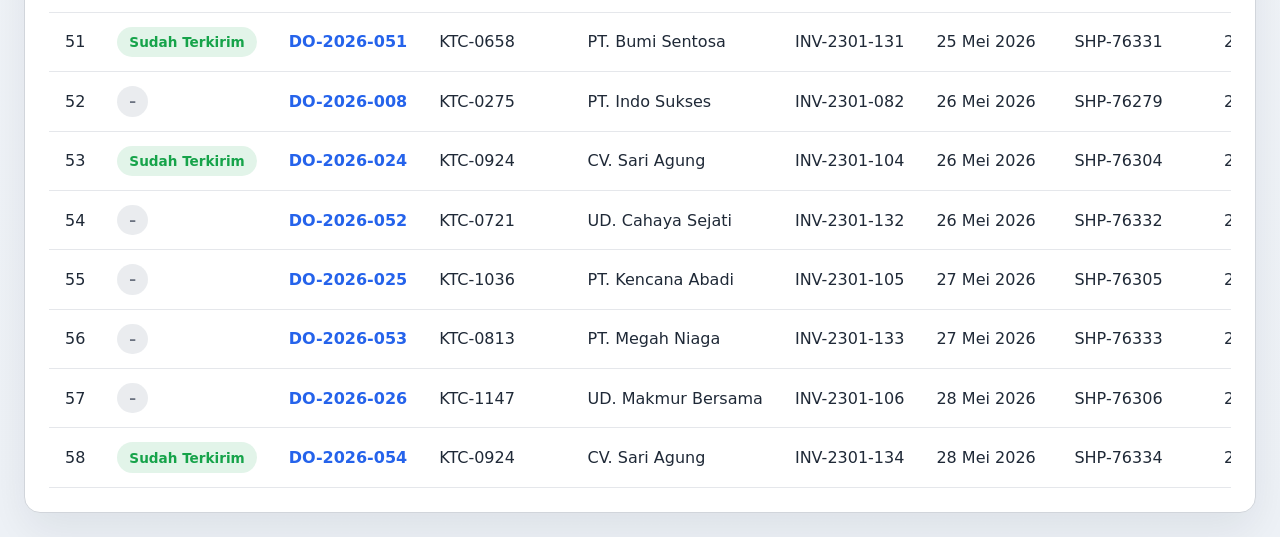
==== commit df28d018: "update dashboard" ====
--- a/dashboard_do.html
+++ b/dashboard_do.html
@@ -40,7 +40,7 @@
     .badge.empty { color: var(--text-muted); background: rgba(209, 213, 219, 0.45); }
     .table-wrapper { overflow-x: auto; }
     table { width: 100%; border-collapse: collapse; min-width: 900px; }
-    th, td { padding: 14px 16px; text-align: left; vertical-align: middle; border-bottom: 1px solid #e5e7eb; }
+    th, td { padding: 14px 16px; text-align: left; vertical-align: middle; border-bottom: 1px solid #e5e7eb; white-space: nowrap; }
     thead th { background: var(--header-bg); color: var(--header-text); font-weight: 600; letter-spacing: 0.01em; white-space: nowrap; }
     tbody tr:hover { background: #f8fafc; }
     td a { color: var(--primary); text-decoration: none; font-weight: 600; }
@@ -69,6 +69,14 @@
       .header { flex-direction: column; align-items: flex-start; }
       .detail-header { flex-direction: column; align-items: stretch; }
     }
+    @media (max-width: 640px) {
+      .page { padding: 10px; }
+      .panel { padding: 12px; }
+      .header h1 { font-size: 20px; }
+      th, td { padding: 10px 12px; font-size: 0.82rem; }
+      .table-wrapper { -webkit-overflow-scrolling: touch; }
+      .button { padding: 0.65rem 0.85rem; font-size: 0.85rem; }
+    }
   </style>
 </head>
 <body>
@@ -431,6 +439,13 @@
       document.getElementById('listView').classList.remove('hidden');
     }
 
+    const monthMap = { 'Januari':1,'Februari':2,'Maret':3,'April':4,'Mei':5,'Juni':6,'Juli':7,'Agustus':8,'September':9,'Oktober':10,'November':11,'Desember':12 };
+    function parseIdDate(str) {
+      const [d, m, y] = str.split(' ');
+      return new Date(y, monthMap[m] - 1, d);
+    }
+    doData.sort((a, b) => parseIdDate(a.invoiceDate) - parseIdDate(b.invoiceDate));
+
     buildList();
   </script>
 </body>
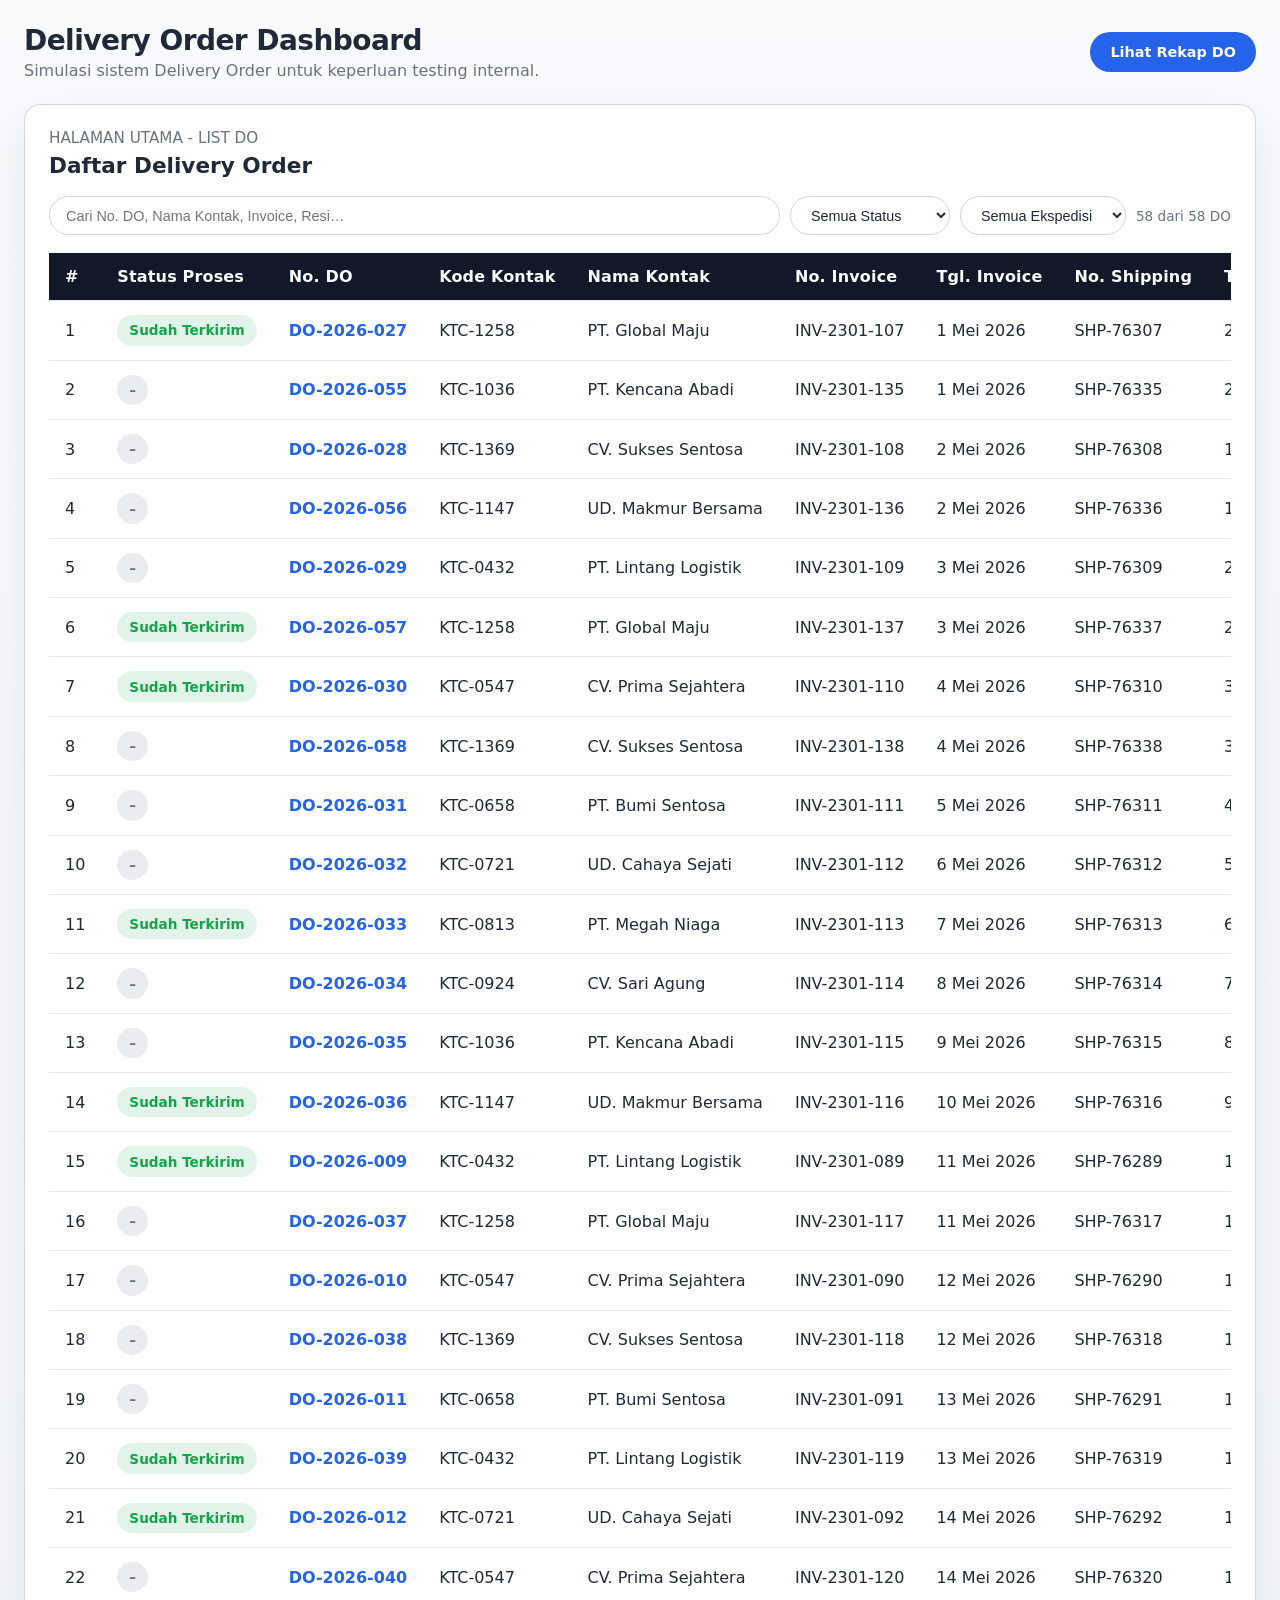
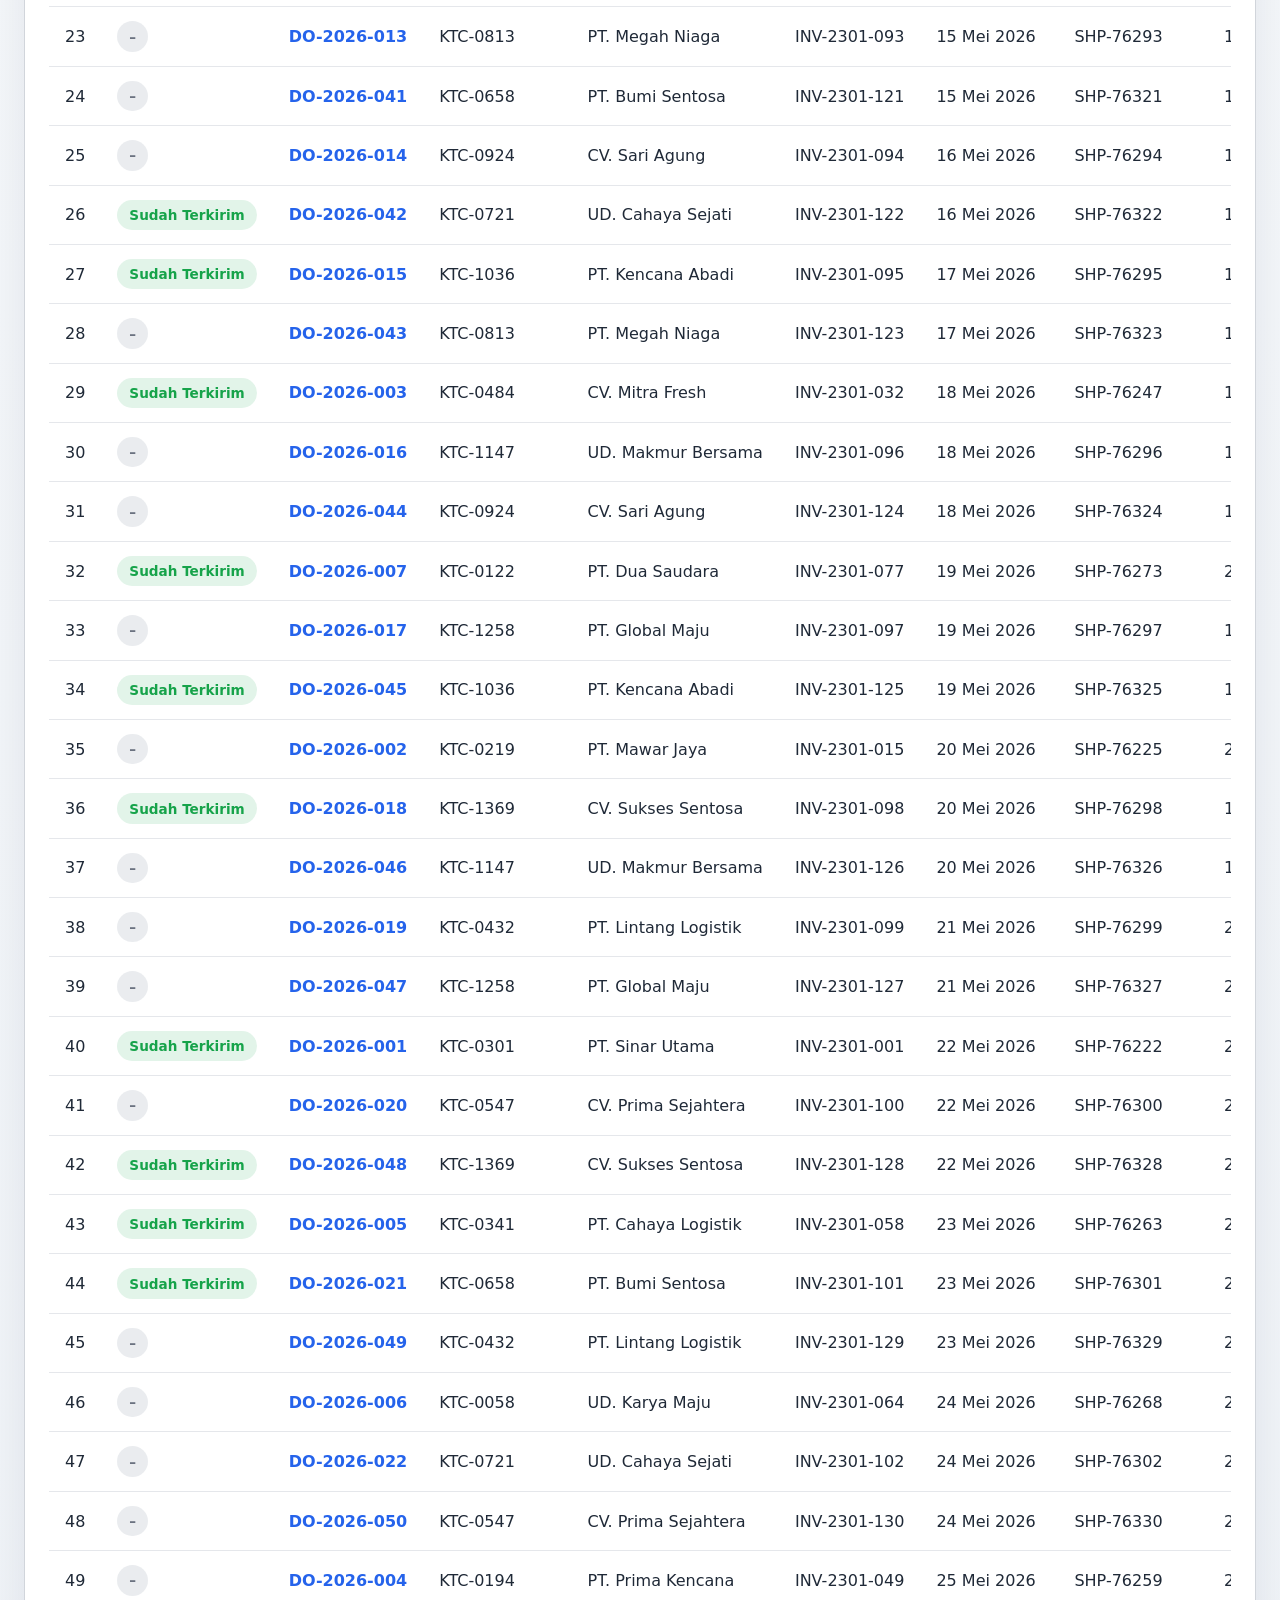
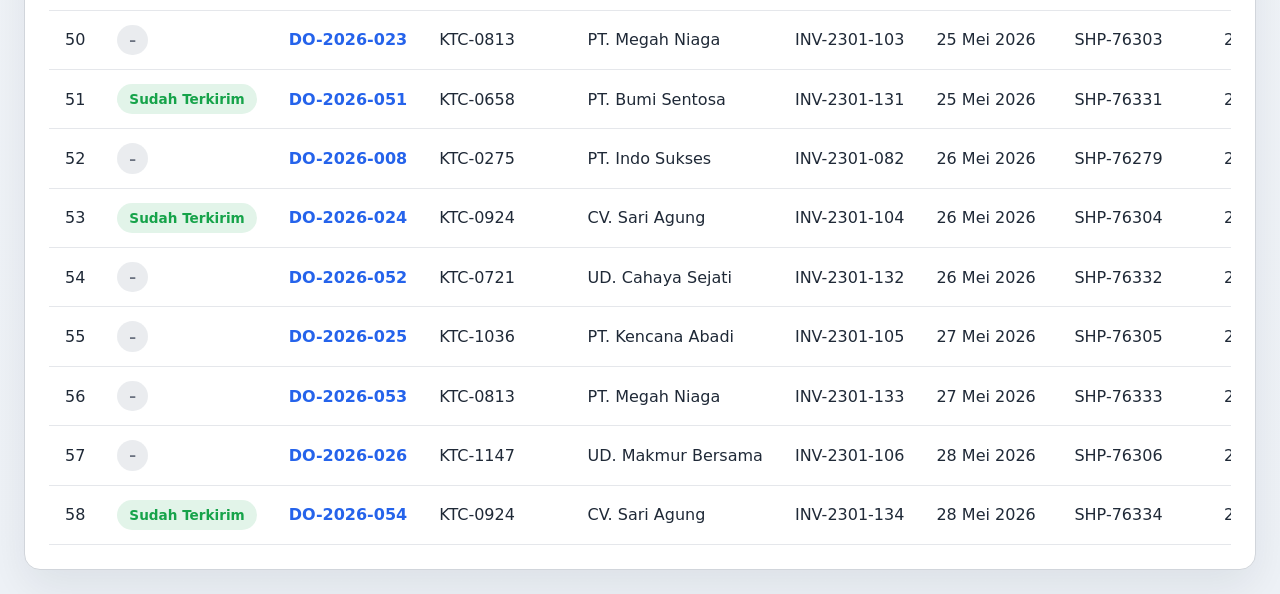
==== commit 82b53244: "Updating" ====
--- a/dashboard_do.html
+++ b/dashboard_do.html
@@ -61,6 +61,16 @@
     .summary span { display: inline-flex; gap: 6px; }
     .summary strong { font-weight: 700; }
     .hidden { display: none; }
+    .filter-bar { display: flex; flex-wrap: wrap; gap: 10px; margin-bottom: 18px; }
+    .filter-bar input, .filter-bar select {
+      padding: 0.6rem 1rem; border: 1px solid var(--border); border-radius: 999px;
+      font-size: 0.9rem; background: var(--surface); color: var(--text);
+      outline: none; transition: border-color .15s;
+    }
+    .filter-bar input:focus, .filter-bar select:focus { border-color: var(--primary); }
+    .filter-bar input { flex: 1; min-width: 200px; }
+    .filter-bar select { min-width: 160px; }
+    .result-count { font-size: 0.85rem; color: var(--text-muted); align-self: center; margin-left: auto; }
     .detail-title { margin: 0; font-size: 22px; }
     .badge-light { background: rgba(37, 99, 235, 0.1); color: var(--primary); }
     @media (max-width: 980px) {
@@ -86,6 +96,7 @@
         <h1>Delivery Order Dashboard</h1>
         <p>Simulasi sistem Delivery Order untuk keperluan testing internal.</p>
       </div>
+      <a href="rekap_DO.html" style="display:inline-flex;align-items:center;gap:8px;padding:0.75rem 1.25rem;background:#2563eb;color:#fff;border-radius:999px;font-size:0.9rem;font-weight:600;text-decoration:none;border:none;transition:background .15s,transform .15s;" onmouseover="this.style.background='#1d4ed8';this.style.transform='translateY(-1px)'" onmouseout="this.style.background='#2563eb';this.style.transform='translateY(0)'">Lihat Rekap DO</a>
     </div>
 
     <section id="listView" class="panel">
@@ -94,6 +105,21 @@
           <p style="margin:0;font-size:0.95rem;color:var(--text-muted);">HALAMAN UTAMA - LIST DO</p>
           <h2 style="margin:6px 0 0;font-size:1.35rem;color:var(--text);">Daftar Delivery Order</h2>
         </div>
+      </div>
+      <div class="filter-bar">
+        <input type="text" id="searchInput" placeholder="Cari No. DO, Nama Kontak, Invoice, Resi…" oninput="applyFilter()" />
+        <select id="statusFilter" onchange="applyFilter()">
+          <option value="">Semua Status</option>
+          <option value="terkirim">Sudah Terkirim</option>
+          <option value="belum">Belum Terkirim</option>
+        </select>
+        <select id="expeditionFilter" onchange="applyFilter()">
+          <option value="">Semua Ekspedisi</option>
+          <option value="JNE">JNE</option>
+          <option value="SiCepat">SiCepat</option>
+          <option value="Wahana">Wahana</option>
+        </select>
+        <span class="result-count" id="resultCount"></span>
       </div>
       <div class="table-wrapper">
         <table>
@@ -364,10 +390,11 @@
       return new Intl.NumberFormat('id-ID', { style: 'currency', currency: 'IDR', maximumFractionDigits: 0 }).format(value);
     }
 
-    function buildList() {
+    function buildList(filtered) {
+      const data = filtered !== undefined ? filtered : doData;
       const tbody = document.getElementById('doListBody');
       tbody.innerHTML = '';
-      doData.forEach((doItem, index) => {
+      data.forEach((doItem, index) => {
         const row = document.createElement('tr');
         row.innerHTML = `
           <td>${index + 1}</td>
@@ -383,6 +410,26 @@
         `;
         tbody.appendChild(row);
       });
+      const countEl = document.getElementById('resultCount');
+      if (countEl) countEl.textContent = `${data.length} dari ${doData.length} DO`;
+    }
+
+    function applyFilter() {
+      const q = document.getElementById('searchInput').value.trim().toLowerCase();
+      const status = document.getElementById('statusFilter').value;
+      const expedition = document.getElementById('expeditionFilter').value;
+
+      const result = doData.filter(d => {
+        const matchSearch = !q || [d.id, d.kodeKontak, d.namaKontak, d.invoice, d.shippingNo, d.resi]
+          .some(v => v.toLowerCase().includes(q));
+        const matchStatus = !status ||
+          (status === 'terkirim' && d.status === 'Sudah Terkirim') ||
+          (status === 'belum' && d.status !== 'Sudah Terkirim');
+        const matchExpedition = !expedition || d.info.expedition === expedition;
+        return matchSearch && matchStatus && matchExpedition;
+      });
+
+      buildList(result);
     }
 
     function showDetail(id) {
@@ -446,7 +493,7 @@
     }
     doData.sort((a, b) => parseIdDate(a.invoiceDate) - parseIdDate(b.invoiceDate));
 
-    buildList();
+    buildList(doData);
   </script>
 </body>
 </html>
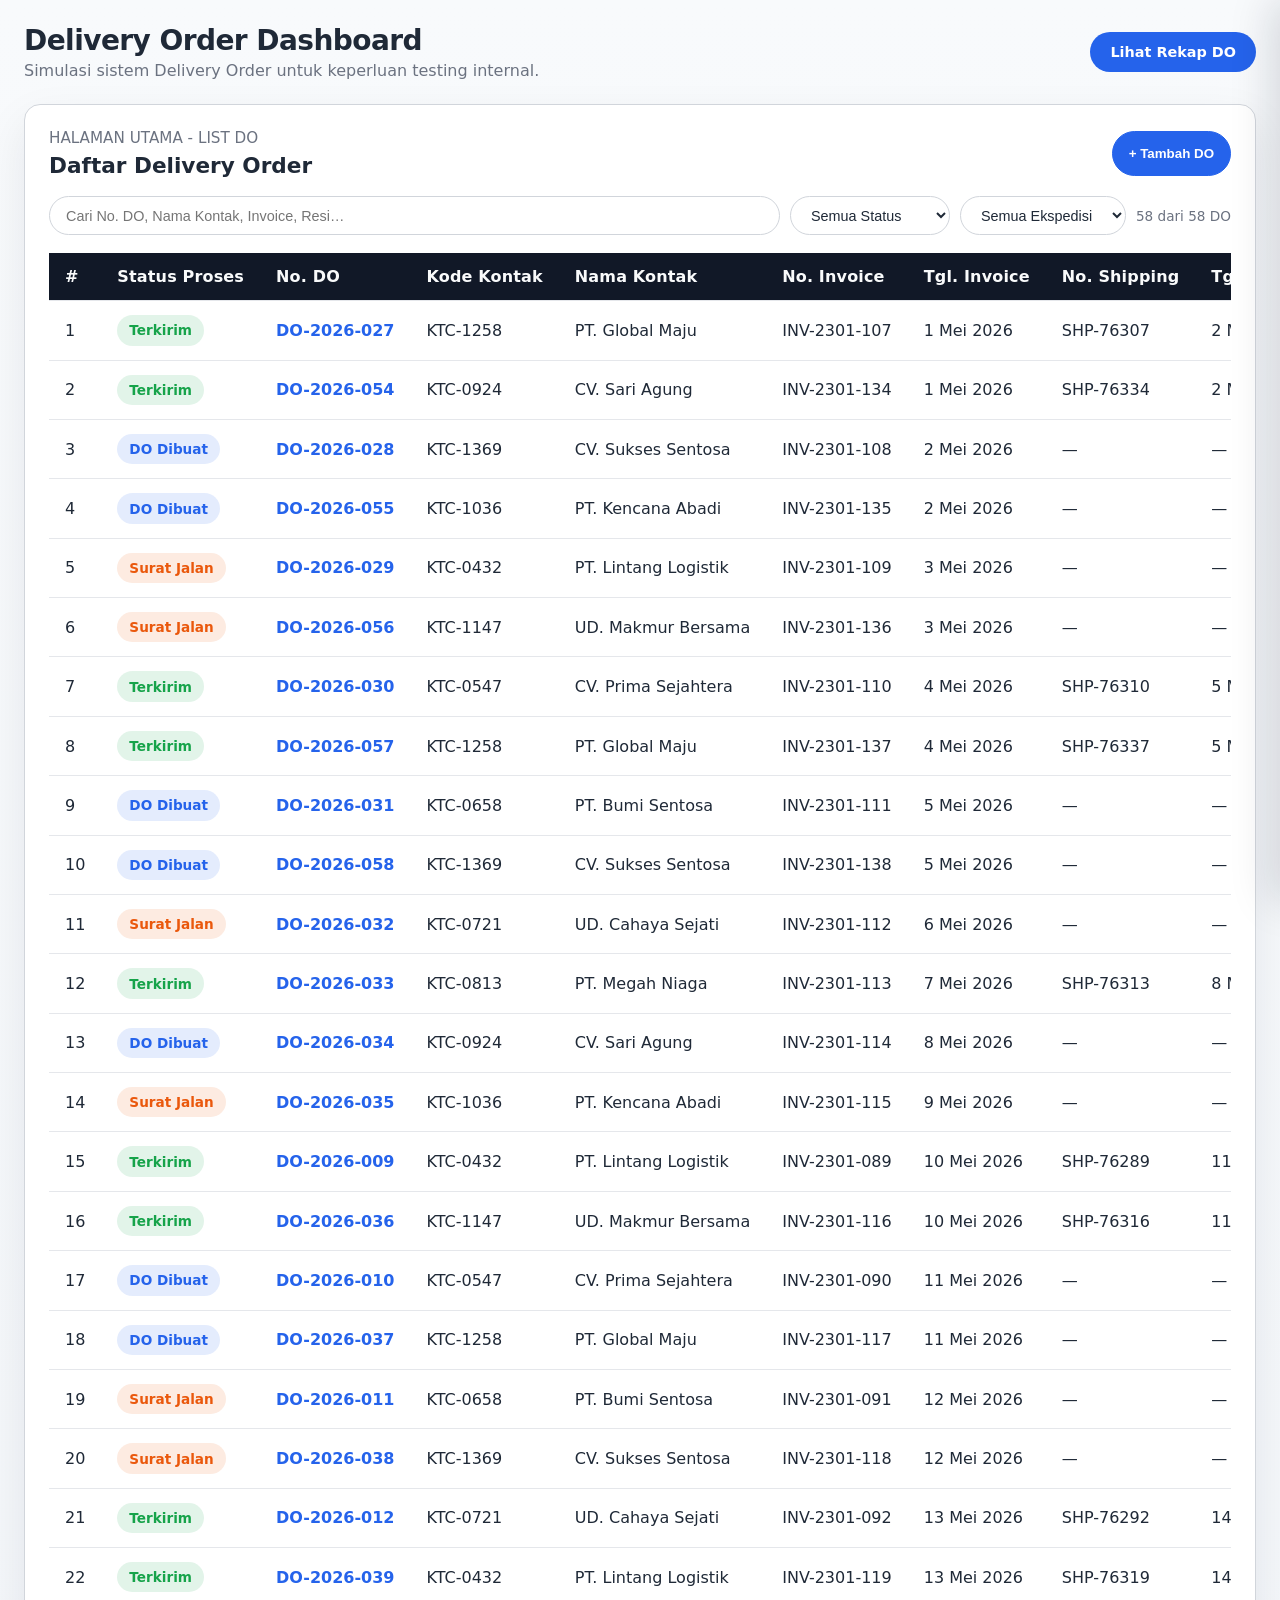
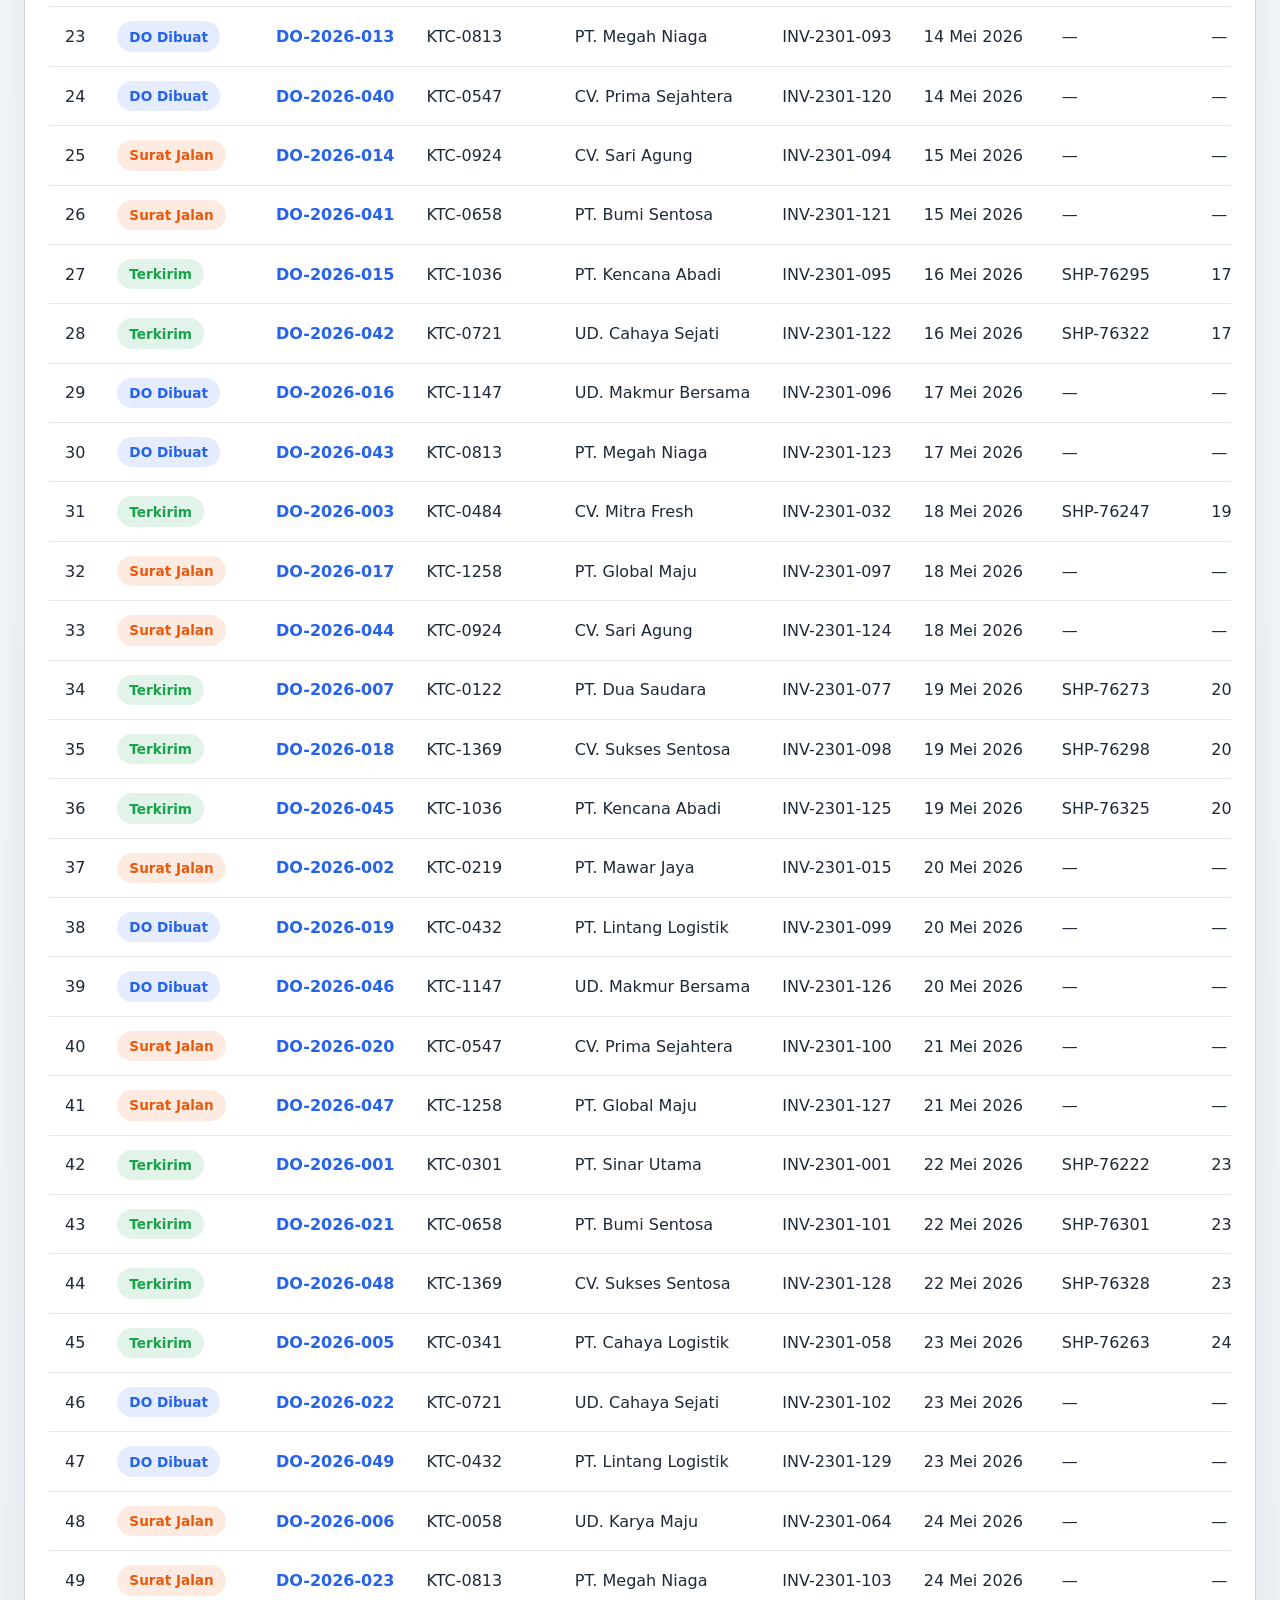
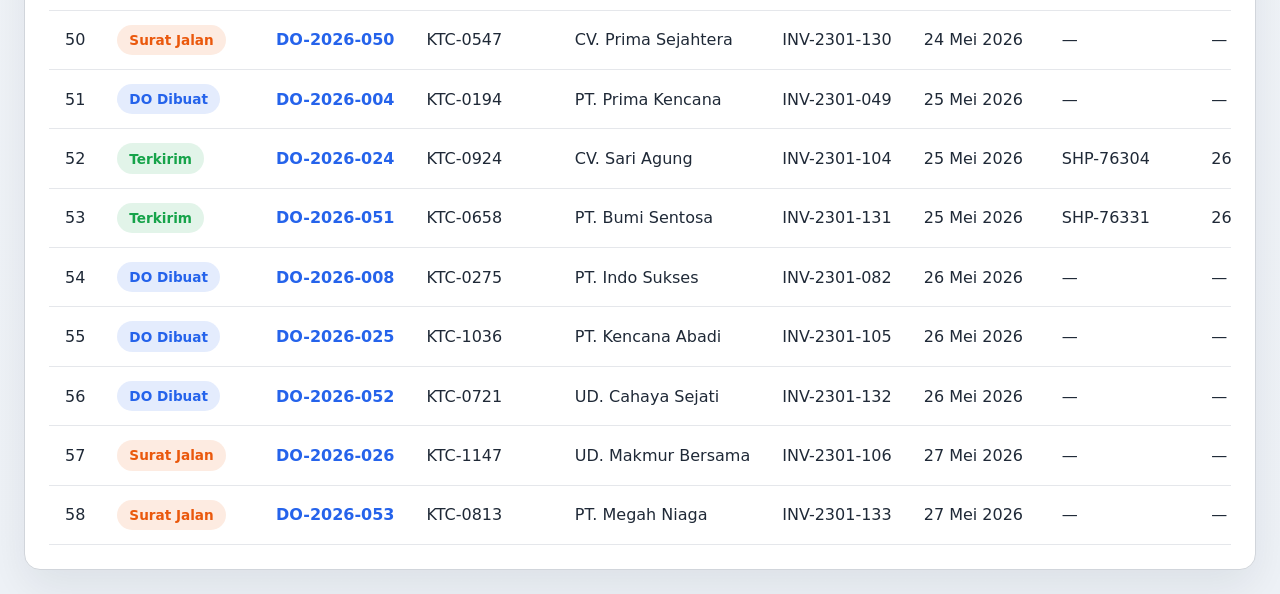
==== commit 67519bd3: "updating" ====
--- a/dashboard_do.html
+++ b/dashboard_do.html
@@ -51,12 +51,86 @@
     .button.back:hover { transform: translateY(-1px); background: #f8fafc; }
     .grid { display: grid; gap: 16px; grid-template-columns: repeat(12, 1fr); }
     .grid-col-6 { grid-column: span 6; }
-    .info-card { padding: 20px; border-radius: 16px; background: var(--surface); border: 1px solid #e5e7eb; }
-    .info-grid { display: grid; grid-template-columns: repeat(2, minmax(0, 1fr)); gap: 14px; }
-    .info-item { display: flex; flex-direction: column; gap: 4px; }
-    .info-label { font-size: 0.8rem; text-transform: uppercase; color: var(--text-muted); letter-spacing: 0.04em; }
-    .info-value { font-size: 0.98rem; font-weight: 700; color: var(--text); }
-    .info-value.bold { font-size: 1.15rem; }
+    /* Info card — thin grid */
+    .info-card { padding: 0; border-radius: 16px; background: var(--surface); border: 1px solid #e5e7eb; overflow: hidden; }
+    .info-grid-table { display: grid; grid-template-columns: 1fr 1fr; }
+    .info-cell { padding: 12px 16px; border-right: 1px solid #e5e7eb; border-bottom: 1px solid #e5e7eb; display: flex; flex-direction: column; gap: 4px; }
+    .info-cell:nth-child(2n) { border-right: none; }
+    .info-grid-table .info-cell:nth-last-child(-n+2) { border-bottom: none; }
+    .info-section-head { padding: 8px 16px; background: #f8fafc; border-top: 2px solid #e5e7eb; border-bottom: 1px solid #e5e7eb; font-size: 11px; font-weight: 700; text-transform: uppercase; letter-spacing: 0.07em; color: var(--text-muted); }
+    .info-label { font-size: 0.75rem; text-transform: uppercase; color: var(--text-muted); letter-spacing: 0.05em; }
+    .info-value { font-size: 0.95rem; font-weight: 700; color: var(--text); }
+
+    /* Drawer overlay */
+    .drawer-overlay { position: fixed; inset: 0; background: rgba(0,0,0,0.35); z-index: 100; backdrop-filter: blur(2px); }
+    /* Drawer panel */
+    .drawer {
+      position: fixed; top: 0; right: 0; bottom: 0;
+      width: min(540px, 100vw);
+      background: var(--surface);
+      box-shadow: -8px 0 40px rgba(15,23,42,0.15);
+      z-index: 101;
+      display: flex; flex-direction: column;
+      transform: translateX(100%);
+      transition: transform .25s cubic-bezier(.4,0,.2,1);
+    }
+    .drawer.open { transform: translateX(0); }
+    .drawer-header { display: flex; align-items: center; justify-content: space-between; padding: 20px 24px; border-bottom: 1px solid var(--border); flex-shrink: 0; }
+    .drawer-header h3 { margin: 4px 0 0; font-size: 1.1rem; }
+    .drawer-header .sub-label { font-size: 11px; text-transform: uppercase; letter-spacing: .06em; color: var(--text-muted); }
+    .drawer-body { flex: 1; overflow-y: auto; padding: 20px 24px; }
+    .drawer-footer { padding: 16px 24px; border-top: 1px solid var(--border); display: flex; justify-content: flex-end; gap: 10px; flex-shrink: 0; }
+    .drawer-section-title { font-size: 11px; font-weight: 700; text-transform: uppercase; letter-spacing: .07em; color: var(--text-muted); margin-bottom: 14px; }
+    .form-grid { display: grid; grid-template-columns: 1fr 1fr; gap: 14px; }
+    .form-field { display: flex; flex-direction: column; gap: 5px; }
+    .form-field label { font-size: 11px; font-weight: 700; color: var(--text-muted); text-transform: uppercase; letter-spacing: .05em; }
+    .form-field input, .form-field select, .form-field textarea { padding: 9px 12px; border: 1px solid var(--border); border-radius: 10px; font-size: 0.9rem; color: var(--text); background: var(--surface); outline: none; transition: border-color .15s; font-family: inherit; }
+    .form-field input:focus, .form-field select:focus { border-color: var(--primary); }
+    .form-divider { margin: 22px 0 16px; border: none; border-top: 1px solid var(--border); }
+    .items-table-wrap { overflow-x: auto; margin-bottom: 10px; border: 1px solid var(--border); border-radius: 12px; overflow: hidden; }
+    .items-table { width: 100%; border-collapse: collapse; min-width: 540px; font-size: 13px; }
+    .items-table th { background: #f8fafc; color: var(--text-muted); font-size: 10px; font-weight: 700; letter-spacing: .05em; text-transform: uppercase; padding: 9px 10px; border-bottom: 1px solid var(--border); text-align: left; white-space: nowrap; }
+    .items-table td { padding: 6px 6px; border-bottom: 1px solid #f3f4f6; vertical-align: middle; }
+    .items-table tbody tr:last-child td { border-bottom: none; }
+    .items-table input { width: 100%; padding: 6px 8px; border: 1px solid #e5e7eb; border-radius: 7px; font-size: 13px; outline: none; font-family: inherit; }
+    .items-table input:focus { border-color: var(--primary); }
+    .btn-remove { background: none; border: none; color: #dc2626; cursor: pointer; font-size: 16px; padding: 2px 6px; border-radius: 6px; line-height: 1; }
+    .btn-remove:hover { background: #fef2f2; }
+    .btn-add-item { width: 100%; padding: 9px; border: 1.5px dashed var(--border); border-radius: 10px; background: none; color: var(--primary); font-size: 13px; font-weight: 600; cursor: pointer; transition: background .15s; margin-top: 10px; }
+    .btn-add-item:hover { background: #eff6ff; border-color: var(--primary); }
+    .form-error { color: #dc2626; font-size: 13px; padding: 10px 0 0; font-weight: 500; }
+    .form-auto-field { padding: 9px 12px; border: 1px solid #e5e7eb; border-radius: 10px; font-size: 0.9rem; color: var(--text-muted); background: #f8fafc; font-family: inherit; display: block; width: 100%; box-sizing: border-box; font-weight: 600; }
+    .form-section-label { font-size: 10px; font-weight: 700; text-transform: uppercase; letter-spacing: .07em; color: var(--text-muted); margin: 20px 0 12px; padding-bottom: 8px; border-bottom: 1px solid #e5e7eb; }
+    /* Stage badges */
+    .badge.stage1 { background: rgba(37,99,235,0.12); color: #2563eb; }
+    .badge.stage2 { background: rgba(234,88,12,0.12); color: #ea580c; }
+    .badge.stage3 { background: rgba(22,163,74,0.12); color: #16a34a; }
+    /* Progress steps */
+    .steps-bar { display: flex; align-items: center; margin-bottom: 20px; }
+    .step-item { display: flex; flex-direction: column; align-items: center; gap: 6px; }
+    .step-connector { flex: 1; height: 2px; background: #e5e7eb; margin-bottom: 22px; }
+    .step-connector.done { background: #16a34a; }
+    .step-circle { width: 30px; height: 30px; border-radius: 50%; display: flex; align-items: center; justify-content: center; font-size: 12px; font-weight: 700; flex-shrink: 0; }
+    .step-circle.done { background: #16a34a; color: #fff; }
+    .step-circle.active { background: #2563eb; color: #fff; box-shadow: 0 0 0 5px rgba(37,99,235,0.15); }
+    .step-circle.pending { background: #f3f4f6; color: #9ca3af; border: 2px solid #e5e7eb; }
+    .step-label { font-size: 11px; font-weight: 600; white-space: nowrap; }
+    .step-label.done { color: #16a34a; }
+    .step-label.active { color: #2563eb; }
+    .step-label.pending { color: #9ca3af; }
+    /* Status grid in form */
+    .status-grid { display: grid; grid-template-columns: 1fr 1fr 1fr; border: 1px solid #e5e7eb; border-radius: 10px; overflow: hidden; margin-top: 10px; }
+    .status-col { padding: 10px 12px; border-right: 1px solid #e5e7eb; text-align: center; }
+    .status-col:last-child { border-right: none; }
+    .status-col-head { font-size: 10px; font-weight: 700; text-transform: uppercase; letter-spacing: .06em; color: var(--text-muted); margin-bottom: 6px; background: #f8fafc; padding: 8px 0; border-bottom: 1px solid #e5e7eb; }
+    .status-col-val { font-size: 12px; font-weight: 600; padding: 10px 0; }
+    .status-col-val.s-active { color: #2563eb; }
+    .status-col-val.s-pending { color: #9ca3af; }
+    .status-col-val.s-done { color: #16a34a; }
+    .btn-advance { display: inline-flex; align-items: center; gap: 6px; padding: 0.55rem 1.1rem; border-radius: 999px; border: none; cursor: pointer; font-weight: 600; font-size: 0.85rem; background: #2563eb; color: #fff; transition: background .15s, transform .15s; }
+    .btn-advance:hover { background: #1d4ed8; transform: translateY(-1px); }
+    .btn-primary { background: var(--primary); color: #fff; border-color: var(--primary); }
+    .btn-primary:hover { background: #1d4ed8; transform: translateY(-1px); }
     .summary { display: flex; flex-wrap: wrap; justify-content: flex-end; gap: 12px; padding: 16px 0; color: var(--text); }
     .summary span { display: inline-flex; gap: 6px; }
     .summary strong { font-weight: 700; }
@@ -105,13 +179,15 @@
           <p style="margin:0;font-size:0.95rem;color:var(--text-muted);">HALAMAN UTAMA - LIST DO</p>
           <h2 style="margin:6px 0 0;font-size:1.35rem;color:var(--text);">Daftar Delivery Order</h2>
         </div>
+        <button class="button btn-primary" onclick="openDrawer()">+ Tambah DO</button>
       </div>
       <div class="filter-bar">
         <input type="text" id="searchInput" placeholder="Cari No. DO, Nama Kontak, Invoice, Resi…" oninput="applyFilter()" />
         <select id="statusFilter" onchange="applyFilter()">
           <option value="">Semua Status</option>
-          <option value="terkirim">Sudah Terkirim</option>
-          <option value="belum">Belum Terkirim</option>
+          <option value="1">DO Dibuat</option>
+          <option value="2">Surat Jalan</option>
+          <option value="3">Terkirim</option>
         </select>
         <select id="expeditionFilter" onchange="applyFilter()">
           <option value="">Semua Ekspedisi</option>
@@ -148,44 +224,79 @@
         <div style="margin-left:auto;display:flex;flex-wrap:wrap;gap:10px;align-items:center;">
           <span class="badge badge-light">Detail DO</span>
           <h2 class="detail-title" id="detailTitle">No. DO 00123</h2>
-        </div>
-      </div>
+          <div id="detailAdvanceBtn"></div>
+        </div>
+      </div>
+
+      <div id="detailSteps" style="margin-bottom:4px;"></div>
 
       <div class="grid" style="margin-bottom:24px;">
         <div class="grid-col-6">
           <div class="info-card">
-            <div class="info-grid">
-              <div class="info-item">
+            <!-- Info dasar DO -->
+            <div class="info-grid-table">
+              <div class="info-cell">
                 <span class="info-label">No. DO</span>
                 <span class="info-value" id="detailDoNumber"></span>
               </div>
-              <div class="info-item">
+              <div class="info-cell">
                 <span class="info-label">Tanggal</span>
                 <span class="info-value" id="detailDate"></span>
               </div>
-              <div class="info-item">
+              <div class="info-cell">
                 <span class="info-label">Kontak</span>
                 <span class="info-value" id="detailContact"></span>
               </div>
-              <div class="info-item">
+              <div class="info-cell">
                 <span class="info-label">TOP</span>
                 <span class="info-value" id="detailTop"></span>
               </div>
-              <div class="info-item">
+              <div class="info-cell">
                 <span class="info-label">DC</span>
                 <span class="info-value" id="detailDc"></span>
               </div>
-              <div class="info-item">
+              <div class="info-cell">
                 <span class="info-label">Ekspedisi</span>
                 <span class="info-value" id="detailExpedition"></span>
               </div>
-              <div class="info-item">
+              <div class="info-cell">
                 <span class="info-label">Drop Point</span>
                 <span class="info-value" id="detailDropPoint"></span>
               </div>
-              <div class="info-item">
+              <div class="info-cell">
                 <span class="info-label">Remark</span>
                 <span class="info-value" id="detailRemark"></span>
+              </div>
+            </div>
+
+            <!-- Info pengiriman — hanya tampil saat Sudah Terkirim -->
+            <div id="shippingSection" class="hidden">
+              <div class="info-section-head">Informasi Pengiriman</div>
+              <div class="info-grid-table">
+                <div class="info-cell">
+                  <span class="info-label">No. Invoice</span>
+                  <span class="info-value" id="detailInvoice"></span>
+                </div>
+                <div class="info-cell">
+                  <span class="info-label">Tgl. Invoice</span>
+                  <span class="info-value" id="detailInvoiceDate"></span>
+                </div>
+                <div class="info-cell">
+                  <span class="info-label">No. Shipping</span>
+                  <span class="info-value" id="detailShippingNo"></span>
+                </div>
+                <div class="info-cell">
+                  <span class="info-label">Tgl. Shipping</span>
+                  <span class="info-value" id="detailShippingDate"></span>
+                </div>
+                <div class="info-cell">
+                  <span class="info-label">No. Resi</span>
+                  <span class="info-value" id="detailResi"></span>
+                </div>
+                <div class="info-cell">
+                  <span class="info-label">Status</span>
+                  <span><span class="badge success">Sudah Terkirim</span></span>
+                </div>
               </div>
             </div>
           </div>
@@ -219,10 +330,161 @@
     </section>
   </div>
 
+  <!-- Drawer overlay -->
+  <div id="drawerOverlay" class="drawer-overlay hidden" onclick="closeDrawer()"></div>
+
+  <!-- Drawer: Tambah DO -->
+  <div id="drawer" class="drawer">
+    <div class="drawer-header">
+      <div>
+        <span class="sub-label">Form Input</span>
+        <h3>Tambah Delivery Order</h3>
+      </div>
+      <button class="button back" onclick="closeDrawer()" style="padding:0.5rem 0.8rem;">&#10005;</button>
+    </div>
+
+    <div class="drawer-body">
+
+      <!-- Bagian: Info DO -->
+      <div class="form-section-label">Informasi DO</div>
+      <div class="form-grid">
+        <div class="form-field">
+          <label>No. DO</label>
+          <div class="form-auto-field" id="fDoNumber">—</div>
+        </div>
+        <div class="form-field">
+          <label>Tanggal</label>
+          <div class="form-auto-field" id="fDateDisplay">—</div>
+        </div>
+        <div class="form-field">
+          <label>Jenis</label>
+          <select id="fJenis">
+            <option value="Regular">Regular</option>
+            <option value="Promo">Promo</option>
+            <option value="Express">Express</option>
+            <option value="Sample">Sample</option>
+            <option value="Retur">Retur</option>
+          </select>
+        </div>
+        <div class="form-field">
+          <label>Status Submit</label>
+          <div class="form-auto-field">Belum</div>
+        </div>
+      </div>
+
+      <!-- Bagian: Data Kontak -->
+      <div class="form-section-label">Data Kontak</div>
+      <div class="form-grid">
+        <div class="form-field">
+          <label>Kode Kontak <span style="color:#dc2626">*</span></label>
+          <input type="text" id="fKode" placeholder="KTC-XXXX" />
+        </div>
+        <div class="form-field">
+          <label>Nama Kontak <span style="color:#dc2626">*</span></label>
+          <input type="text" id="fNama" placeholder="Nama perusahaan" />
+        </div>
+        <div class="form-field">
+          <label>TOP</label>
+          <select id="fTop">
+            <option value="COD">COD</option>
+            <option value="30 Hari">30 Hari</option>
+          </select>
+        </div>
+        <div class="form-field">
+          <label>DC</label>
+          <select id="fDc">
+            <option>Jakarta Barat</option>
+            <option>Jakarta Selatan</option>
+            <option>Jakarta Timur</option>
+            <option>Jakarta Utara</option>
+            <option>Jakarta Pusat</option>
+          </select>
+        </div>
+      </div>
+
+      <!-- Bagian: Info Pengiriman -->
+      <div class="form-section-label">Info Pengiriman</div>
+      <div class="form-grid">
+        <div class="form-field">
+          <label>Ekspedisi</label>
+          <select id="fExp">
+            <option>JNE</option>
+            <option>SiCepat</option>
+            <option>Wahana</option>
+          </select>
+        </div>
+        <div class="form-field">
+          <label>Drop Point</label>
+          <select id="fDrop">
+            <option>Gudang Cengkareng</option>
+            <option>Depo Pasar Minggu</option>
+            <option>Gudang Ancol</option>
+            <option>Depo Bintaro</option>
+            <option>Gudang Pulogadung</option>
+            <option>Gudang Harmoni</option>
+            <option>Gudang Kebon Jeruk</option>
+          </select>
+        </div>
+        <div class="form-field">
+          <label>Remark</label>
+          <input type="text" id="fRemark" placeholder="-" />
+        </div>
+        <div class="form-field">
+          <label>Remark Khusus</label>
+          <input type="text" id="fRemarkKhusus" placeholder="-" />
+        </div>
+      </div>
+
+      <!-- Bagian: Daftar Item -->
+      <div class="form-section-label">Daftar Item</div>
+      <div class="items-table-wrap">
+        <table class="items-table">
+          <thead>
+            <tr>
+              <th style="width:28px;">No</th>
+              <th>Item Code</th>
+              <th>Item Name</th>
+              <th>Qty</th>
+              <th>Price (Rp)</th>
+              <th>Disc%</th>
+              <th>Disc Promo</th>
+              <th></th>
+            </tr>
+          </thead>
+          <tbody id="formItemsBody"></tbody>
+        </table>
+      </div>
+      <button type="button" class="btn-add-item" onclick="addItemRow()">+ Tambah Item</button>
+      <div id="formError" class="form-error hidden"></div>
+
+      <!-- Bagian: Status -->
+      <div class="form-section-label" style="margin-top:24px;">Status</div>
+      <div class="status-grid">
+        <div class="status-col">
+          <div class="status-col-head">Delivery Order</div>
+          <div class="status-col-val s-active">● Sedang Dibuat</div>
+        </div>
+        <div class="status-col">
+          <div class="status-col-head">Surat Jalan</div>
+          <div class="status-col-val s-pending">○ Menunggu</div>
+        </div>
+        <div class="status-col">
+          <div class="status-col-head">Shipping</div>
+          <div class="status-col-val s-pending">○ Menunggu</div>
+        </div>
+      </div>
+    </div>
+
+    <div class="drawer-footer">
+      <button class="button back" onclick="closeDrawer()">Batal</button>
+      <button class="button btn-primary" onclick="submitDO()">Simpan DO</button>
+    </div>
+  </div>
+
   <script>
     const doData = [
       {
-        id: 'DO-2026-001', status: 'Sudah Terkirim', kodeKontak: 'KTC-0301', namaKontak: 'PT. Sinar Utama',
+        id: 'DO-2026-001', stage: 3, kodeKontak: 'KTC-0301', namaKontak: 'PT. Sinar Utama',
         invoice: 'INV-2301-001', invoiceDate: '22 Mei 2026', shippingNo: 'SHP-76222', shippingDate: '23 Mei 2026', resi: 'JNE1234567890',
         info: { date: '22 Mei 2026', contact: 'PT. Sinar Utama', top: 'COD', dc: 'Jakarta Barat', expedition: 'JNE', dropPoint: 'Gudang Cengkareng', remark: 'Ambil Sendiri' },
         items: [
@@ -232,7 +494,7 @@
         ]
       },
       {
-        id: 'DO-2026-002', status: '', kodeKontak: 'KTC-0219', namaKontak: 'PT. Mawar Jaya',
+        id: 'DO-2026-002', stage: 2, kodeKontak: 'KTC-0219', namaKontak: 'PT. Mawar Jaya',
         invoice: 'INV-2301-015', invoiceDate: '20 Mei 2026', shippingNo: 'SHP-76225', shippingDate: '21 Mei 2026', resi: 'SCP0987654321',
         info: { date: '20 Mei 2026', contact: 'PT. Mawar Jaya', top: '30 Hari', dc: 'Jakarta Selatan', expedition: 'SiCepat', dropPoint: 'Depo Pasar Minggu', remark: '-' },
         items: [
@@ -242,7 +504,7 @@
         ]
       },
       {
-        id: 'DO-2026-003', status: 'Sudah Terkirim', kodeKontak: 'KTC-0484', namaKontak: 'CV. Mitra Fresh',
+        id: 'DO-2026-003', stage: 3, kodeKontak: 'KTC-0484', namaKontak: 'CV. Mitra Fresh',
         invoice: 'INV-2301-032', invoiceDate: '18 Mei 2026', shippingNo: 'SHP-76247', shippingDate: '19 Mei 2026', resi: 'WNH3216549870',
         info: { date: '18 Mei 2026', contact: 'CV. Mitra Fresh', top: 'COD', dc: 'Jakarta Timur', expedition: 'Wahana', dropPoint: 'Drop Point Cikarang', remark: 'Ambil Sendiri' },
         items: [
@@ -251,7 +513,7 @@
         ]
       },
       {
-        id: 'DO-2026-004', status: '', kodeKontak: 'KTC-0194', namaKontak: 'PT. Prima Kencana',
+        id: 'DO-2026-004', stage: 1, kodeKontak: 'KTC-0194', namaKontak: 'PT. Prima Kencana',
         invoice: 'INV-2301-049', invoiceDate: '25 Mei 2026', shippingNo: 'SHP-76259', shippingDate: '26 Mei 2026', resi: 'JNE9283746501',
         info: { date: '25 Mei 2026', contact: 'PT. Prima Kencana', top: '30 Hari', dc: 'Jakarta Utara', expedition: 'JNE', dropPoint: 'Gudang Ancol', remark: '-' },
         items: [
@@ -261,7 +523,7 @@
         ]
       },
       {
-        id: 'DO-2026-005', status: 'Sudah Terkirim', kodeKontak: 'KTC-0341', namaKontak: 'PT. Cahaya Logistik',
+        id: 'DO-2026-005', stage: 3, kodeKontak: 'KTC-0341', namaKontak: 'PT. Cahaya Logistik',
         invoice: 'INV-2301-058', invoiceDate: '23 Mei 2026', shippingNo: 'SHP-76263', shippingDate: '24 Mei 2026', resi: 'SCP5647382910',
         info: { date: '23 Mei 2026', contact: 'PT. Cahaya Logistik', top: 'COD', dc: 'Jakarta Barat', expedition: 'SiCepat', dropPoint: 'Gudang Kebon Jeruk', remark: '-' },
         items: [
@@ -271,7 +533,7 @@
         ]
       },
       {
-        id: 'DO-2026-006', status: '', kodeKontak: 'KTC-0058', namaKontak: 'UD. Karya Maju',
+        id: 'DO-2026-006', stage: 2, kodeKontak: 'KTC-0058', namaKontak: 'UD. Karya Maju',
         invoice: 'INV-2301-064', invoiceDate: '24 Mei 2026', shippingNo: 'SHP-76268', shippingDate: '25 Mei 2026', resi: 'WNH2917364508',
         info: { date: '24 Mei 2026', contact: 'UD. Karya Maju', top: '30 Hari', dc: 'Jakarta Selatan', expedition: 'Wahana', dropPoint: 'Depo Bintaro', remark: '-' },
         items: [
@@ -281,7 +543,7 @@
         ]
       },
       {
-        id: 'DO-2026-007', status: 'Sudah Terkirim', kodeKontak: 'KTC-0122', namaKontak: 'PT. Dua Saudara',
+        id: 'DO-2026-007', stage: 3, kodeKontak: 'KTC-0122', namaKontak: 'PT. Dua Saudara',
         invoice: 'INV-2301-077', invoiceDate: '19 Mei 2026', shippingNo: 'SHP-76273', shippingDate: '20 Mei 2026', resi: 'JNE1122334455',
         info: { date: '19 Mei 2026', contact: 'PT. Dua Saudara', top: 'COD', dc: 'Jakarta Pusat', expedition: 'JNE', dropPoint: 'Gudang Harmoni', remark: '-' },
         items: [
@@ -290,7 +552,7 @@
         ]
       },
       {
-        id: 'DO-2026-008', status: '', kodeKontak: 'KTC-0275', namaKontak: 'PT. Indo Sukses',
+        id: 'DO-2026-008', stage: 1, kodeKontak: 'KTC-0275', namaKontak: 'PT. Indo Sukses',
         invoice: 'INV-2301-082', invoiceDate: '26 Mei 2026', shippingNo: 'SHP-76279', shippingDate: '27 Mei 2026', resi: 'SCP6677889900',
         info: { date: '26 Mei 2026', contact: 'PT. Indo Sukses', top: '30 Hari', dc: 'Jakarta Timur', expedition: 'SiCepat', dropPoint: 'Gudang Pulogadung', remark: '-' },
         items: [
@@ -335,12 +597,13 @@
 
     for (let index = 9; index <= 58; index += 1) {
       const contact = extraContacts[(index - 9) % extraContacts.length];
-      const status = index % 3 === 0 ? 'Sudah Terkirim' : '';
+      const stage = index % 3 === 0 ? 3 : index % 3 === 1 ? 1 : 2;
       const expedition = expeditionList[index % expeditionList.length];
       const dc = dcList[index % dcList.length];
       const top = topList[index % topList.length];
-      const shippingDate = `${(index % 28) + 1} Mei 2026`;
-      const invoiceDate = `${((index + 1) % 28) + 1} Mei 2026`;
+      const invoiceDay = (index % 27) + 1;
+      const invoiceDate = `${invoiceDay} Mei 2026`;
+      const shippingDate = `${invoiceDay + 1} Mei 2026`;
       const invoiceNo = `INV-2301-${String(80 + index).padStart(3, '0')}`;
       const shippingNo = `SHP-76${String(280 + index).padStart(3, '0')}`;
       const resi = `${expedition === 'JNE' ? 'JNE' : expedition === 'SiCepat' ? 'SCP' : 'WNH'}${String(1000000000 + index).slice(1)}`;
@@ -365,7 +628,7 @@
 
       doData.push({
         id: `DO-2026-${String(index).padStart(3, '0')}`,
-        status,
+        stage,
         kodeKontak: contact.kode,
         namaKontak: contact.nama,
         invoice: invoiceNo,
@@ -394,19 +657,26 @@
       const data = filtered !== undefined ? filtered : doData;
       const tbody = document.getElementById('doListBody');
       tbody.innerHTML = '';
+      const stageInfo = {
+        1: { label: 'DO Dibuat',   cls: 'stage1' },
+        2: { label: 'Surat Jalan', cls: 'stage2' },
+        3: { label: 'Terkirim',    cls: 'stage3' }
+      };
       data.forEach((doItem, index) => {
+        const shipped = doItem.stage === 3;
+        const si = stageInfo[doItem.stage] || stageInfo[1];
         const row = document.createElement('tr');
         row.innerHTML = `
           <td>${index + 1}</td>
-          <td>${doItem.status ? `<span class="badge success">${doItem.status}</span>` : `<span class="badge empty">&ndash;</span>`}</td>
-          <td><a href="#" onclick="showDetail('${doItem.id}')">${doItem.id}</a></td>
+          <td><span class="badge ${si.cls}">${si.label}</span></td>
+          <td><a href="javascript:void(0)" onclick="showDetail('${doItem.id}')">${doItem.id}</a></td>
           <td>${doItem.kodeKontak}</td>
           <td>${doItem.namaKontak}</td>
           <td>${doItem.invoice}</td>
           <td>${doItem.invoiceDate}</td>
-          <td>${doItem.shippingNo}</td>
-          <td>${doItem.shippingDate}</td>
-          <td>${doItem.resi}</td>
+          <td>${shipped ? doItem.shippingNo : '&mdash;'}</td>
+          <td>${shipped ? doItem.shippingDate : '&mdash;'}</td>
+          <td>${shipped ? doItem.resi : '&mdash;'}</td>
         `;
         tbody.appendChild(row);
       });
@@ -421,10 +691,8 @@
 
       const result = doData.filter(d => {
         const matchSearch = !q || [d.id, d.kodeKontak, d.namaKontak, d.invoice, d.shippingNo, d.resi]
-          .some(v => v.toLowerCase().includes(q));
-        const matchStatus = !status ||
-          (status === 'terkirim' && d.status === 'Sudah Terkirim') ||
-          (status === 'belum' && d.status !== 'Sudah Terkirim');
+          .some(v => v && v.toLowerCase().includes(q));
+        const matchStatus = !status || d.stage === parseInt(status);
         const matchExpedition = !expedition || d.info.expedition === expedition;
         return matchSearch && matchStatus && matchExpedition;
       });
@@ -432,18 +700,61 @@
       buildList(result);
     }
 
+    function renderSteps(stage) {
+      const steps = ['DO Dibuat', 'Surat Jalan', 'Terkirim'];
+      let html = '<div class="steps-bar">';
+      steps.forEach((label, i) => {
+        const n = i + 1;
+        const cls = n < stage ? 'done' : n === stage ? 'active' : 'pending';
+        const icon = n < stage ? '&#10003;' : n;
+        html += `<div class="step-item"><div class="step-circle ${cls}">${icon}</div><div class="step-label ${cls}">${label}</div></div>`;
+        if (n < 3) html += `<div class="step-connector${n < stage ? ' done' : ''}"></div>`;
+      });
+      html += '</div>';
+      return html;
+    }
+
+    function advanceStage(id) {
+      const item = doData.find(d => d.id === id);
+      if (!item || item.stage >= 3) return;
+      item.stage += 1;
+      showDetail(id);
+    }
+
     function showDetail(id) {
       const selected = doData.find(item => item.id === id);
       if (!selected) return;
-      document.getElementById('detailTitle').textContent = `${selected.id}`;
+      const stage = selected.stage;
+      const isShipped = stage === 3;
+
+      document.getElementById('detailSteps').innerHTML = renderSteps(stage);
+
+      const advanceLabels = { 1: '→ Buat Surat Jalan', 2: '→ Tandai Terkirim' };
+      document.getElementById('detailAdvanceBtn').innerHTML = stage < 3
+        ? `<button class="btn-advance" onclick="advanceStage('${selected.id}')">${advanceLabels[stage]}</button>`
+        : '';
+
+      document.getElementById('detailTitle').textContent = selected.id;
       document.getElementById('detailDoNumber').textContent = selected.id;
       document.getElementById('detailDate').textContent = selected.info.date;
-      document.getElementById('detailContact').textContent = selected.info.contact;
+      document.getElementById('detailContact').textContent = selected.kodeKontak + ' — ' + selected.namaKontak;
       document.getElementById('detailTop').textContent = selected.info.top;
       document.getElementById('detailDc').textContent = selected.info.dc;
       document.getElementById('detailExpedition').textContent = selected.info.expedition;
       document.getElementById('detailDropPoint').textContent = selected.info.dropPoint;
       document.getElementById('detailRemark').textContent = selected.info.remark;
+
+      const shippingSection = document.getElementById('shippingSection');
+      if (isShipped) {
+        shippingSection.classList.remove('hidden');
+        document.getElementById('detailInvoice').textContent = selected.invoice;
+        document.getElementById('detailInvoiceDate').textContent = selected.invoiceDate;
+        document.getElementById('detailShippingNo').textContent = selected.shippingNo;
+        document.getElementById('detailShippingDate').textContent = selected.shippingDate;
+        document.getElementById('detailResi').textContent = selected.resi;
+      } else {
+        shippingSection.classList.add('hidden');
+      }
 
       const body = document.getElementById('detailItemsBody');
       body.innerHTML = '';
@@ -484,6 +795,121 @@
     function showList() {
       document.getElementById('detailView').classList.add('hidden');
       document.getElementById('listView').classList.remove('hidden');
+      applyFilter();
+    }
+
+    function openDrawer() {
+      const today = new Date();
+      const nextNum = doData.length + 1;
+      document.getElementById('fDoNumber').textContent = `DO-2026-${String(nextNum).padStart(3, '0')}`;
+      document.getElementById('fDateDisplay').textContent = `${today.getDate()} ${idMonths[today.getMonth()]} ${today.getFullYear()}`;
+      document.getElementById('fKode').value = '';
+      document.getElementById('fNama').value = '';
+      document.getElementById('fJenis').value = 'Regular';
+      document.getElementById('fTop').value = 'COD';
+      document.getElementById('fRemark').value = '';
+      document.getElementById('fRemarkKhusus').value = '';
+      document.getElementById('formItemsBody').innerHTML = '';
+      document.getElementById('formError').classList.add('hidden');
+      addItemRow();
+      document.getElementById('drawerOverlay').classList.remove('hidden');
+      requestAnimationFrame(() => document.getElementById('drawer').classList.add('open'));
+    }
+
+    function closeDrawer() {
+      document.getElementById('drawer').classList.remove('open');
+      setTimeout(() => document.getElementById('drawerOverlay').classList.add('hidden'), 250);
+    }
+
+    function addItemRow() {
+      const tbody = document.getElementById('formItemsBody');
+      const rowNum = tbody.rows.length + 1;
+      const tr = document.createElement('tr');
+      tr.innerHTML =
+        `<td style="text-align:center;color:var(--text-muted);font-size:12px;">${rowNum}</td>` +
+        '<td><input type="text" placeholder="CG-XXXX" style="width:86px"/></td>' +
+        '<td><input type="text" placeholder="Nama item" style="min-width:120px"/></td>' +
+        '<td><input type="number" placeholder="0" min="1" style="width:56px"/></td>' +
+        '<td><input type="number" placeholder="0" min="0" style="width:86px"/></td>' +
+        '<td><input type="number" placeholder="0" min="0" max="100" style="width:50px"/></td>' +
+        '<td><input type="text" placeholder="-" style="width:86px"/></td>' +
+        '<td><button type="button" class="btn-remove" onclick="this.closest(\'tr\').remove();renumberRows()">&#10005;</button></td>';
+      tbody.appendChild(tr);
+    }
+
+    function renumberRows() {
+      document.querySelectorAll('#formItemsBody tr').forEach((tr, i) => {
+        tr.cells[0].textContent = i + 1;
+      });
+    }
+
+    const idMonths = ['Januari','Februari','Maret','April','Mei','Juni','Juli','Agustus','September','Oktober','November','Desember'];
+    function toIdDate(iso) {
+      const [y, m, d] = iso.split('-');
+      return `${parseInt(d)} ${idMonths[parseInt(m) - 1]} ${y}`;
+    }
+
+    function submitDO() {
+      const kode       = document.getElementById('fKode').value.trim();
+      const nama       = document.getElementById('fNama').value.trim();
+      const jenis      = document.getElementById('fJenis').value;
+      const top        = document.getElementById('fTop').value;
+      const dc         = document.getElementById('fDc').value;
+      const exp        = document.getElementById('fExp').value;
+      const drop       = document.getElementById('fDrop').value;
+      const rmk        = document.getElementById('fRemark').value.trim() || '-';
+      const rmkKhusus  = document.getElementById('fRemarkKhusus').value.trim() || '-';
+      const dateId     = document.getElementById('fDateDisplay').textContent;
+      const errEl      = document.getElementById('formError');
+      errEl.classList.add('hidden');
+
+      if (!kode || !nama) {
+        errEl.textContent = 'Kode Kontak dan Nama Kontak wajib diisi.';
+        errEl.classList.remove('hidden'); return;
+      }
+
+      const rows = document.querySelectorAll('#formItemsBody tr');
+      const items = [];
+      rows.forEach(row => {
+        const inp = row.querySelectorAll('input');
+        if (inp.length < 6) return;
+        const name = inp[1].value.trim();
+        const qty  = parseInt(inp[2].value) || 0;
+        if (!name || qty < 1) return;
+        items.push({
+          code: inp[0].value.trim() || '-',
+          name,
+          qty,
+          price: parseInt(inp[3].value) || 0,
+          discPct: parseInt(inp[4].value) || 0,
+          discPromo: inp[5].value.trim() || '-',
+          remark: '-'
+        });
+      });
+
+      if (items.length === 0) {
+        errEl.textContent = 'Minimal 1 item dengan nama dan qty yang valid.';
+        errEl.classList.remove('hidden'); return;
+      }
+
+      const nextNum = doData.length + 1;
+      const newId   = `DO-2026-${String(nextNum).padStart(3, '0')}`;
+
+      doData.push({
+        id: newId, stage: 1,
+        kodeKontak: kode, namaKontak: nama,
+        invoice: '', invoiceDate: dateId,
+        shippingNo: '', shippingDate: '', resi: '',
+        info: { date: dateId, contact: nama, jenis, top, dc, expedition: exp, dropPoint: drop, remark: rmk, remarkKhusus: rmkKhusus },
+        items
+      });
+
+      doData.sort((a, b) => parseIdDate(a.invoiceDate) - parseIdDate(b.invoiceDate));
+      document.getElementById('searchInput').value = '';
+      document.getElementById('statusFilter').value = '';
+      document.getElementById('expeditionFilter').value = '';
+      buildList(doData);
+      closeDrawer();
     }
 
     const monthMap = { 'Januari':1,'Februari':2,'Maret':3,'April':4,'Mei':5,'Juni':6,'Juli':7,'Agustus':8,'September':9,'Oktober':10,'November':11,'Desember':12 };
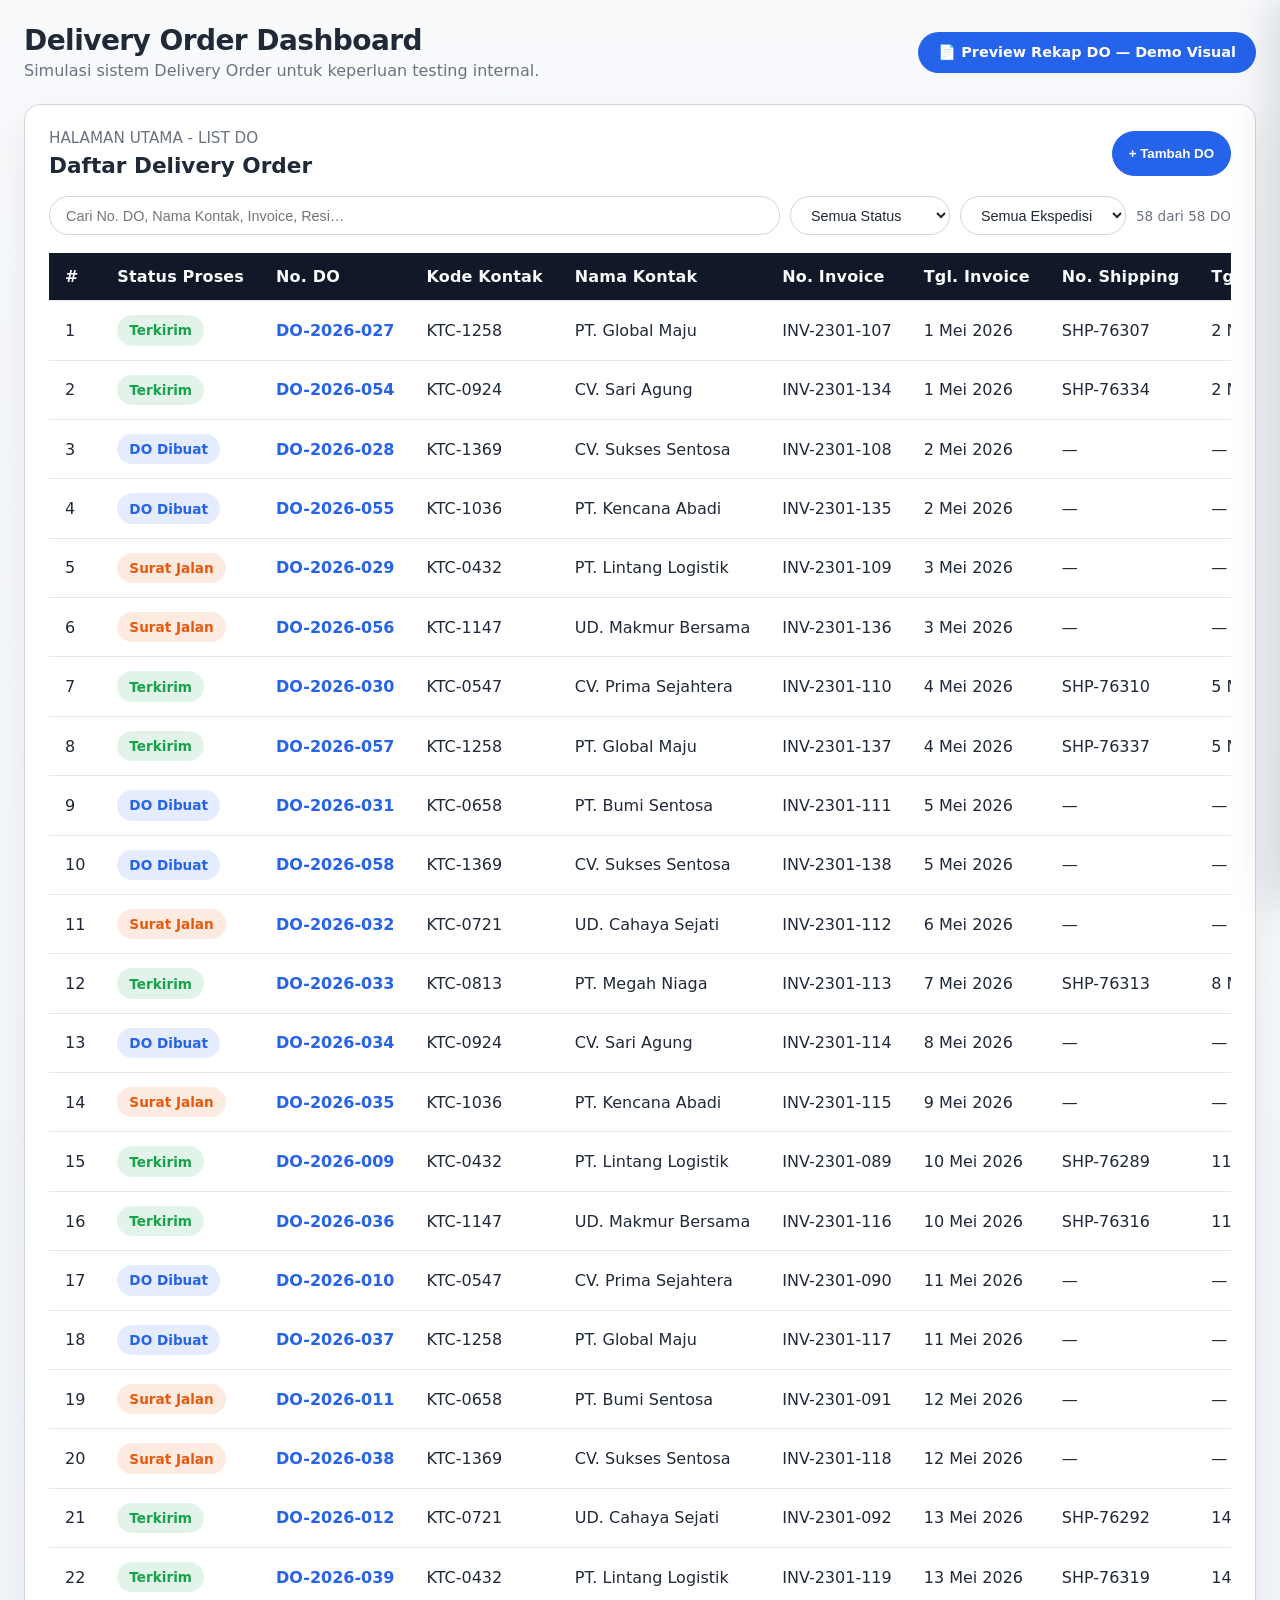
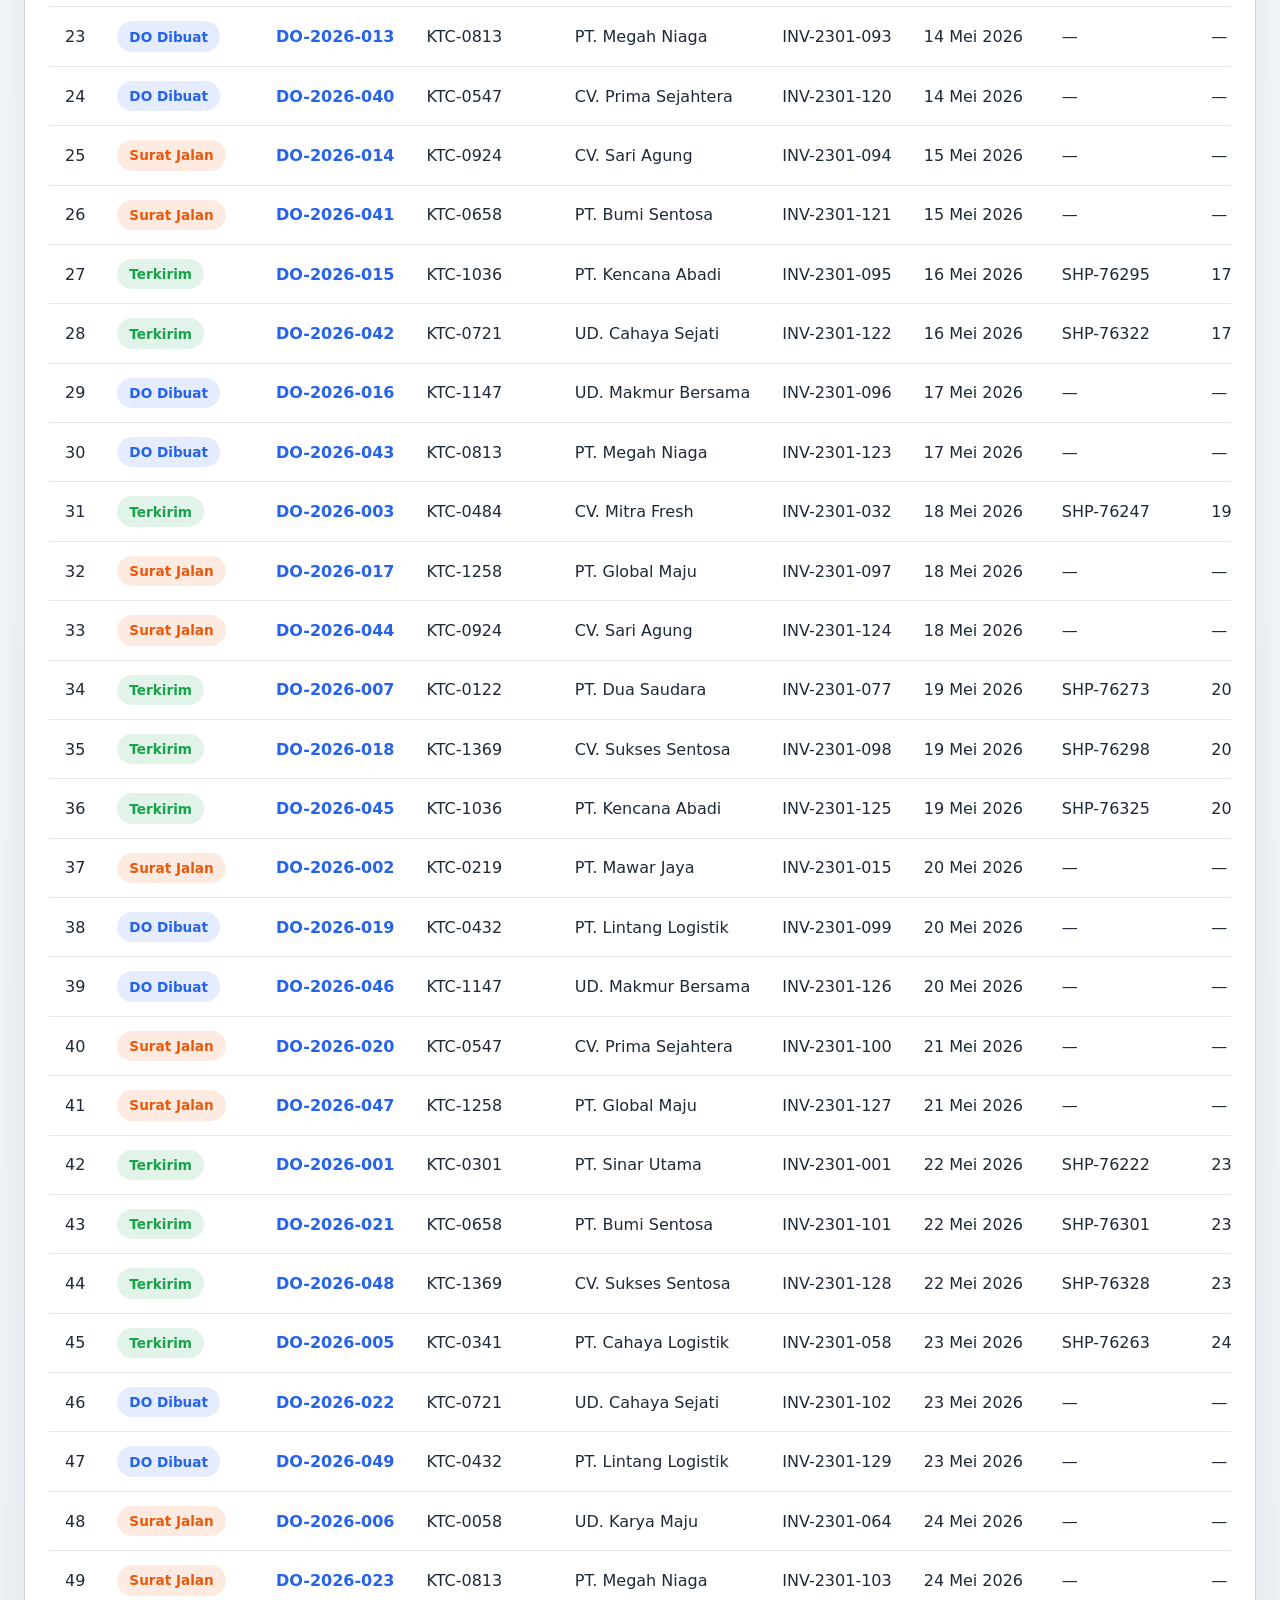
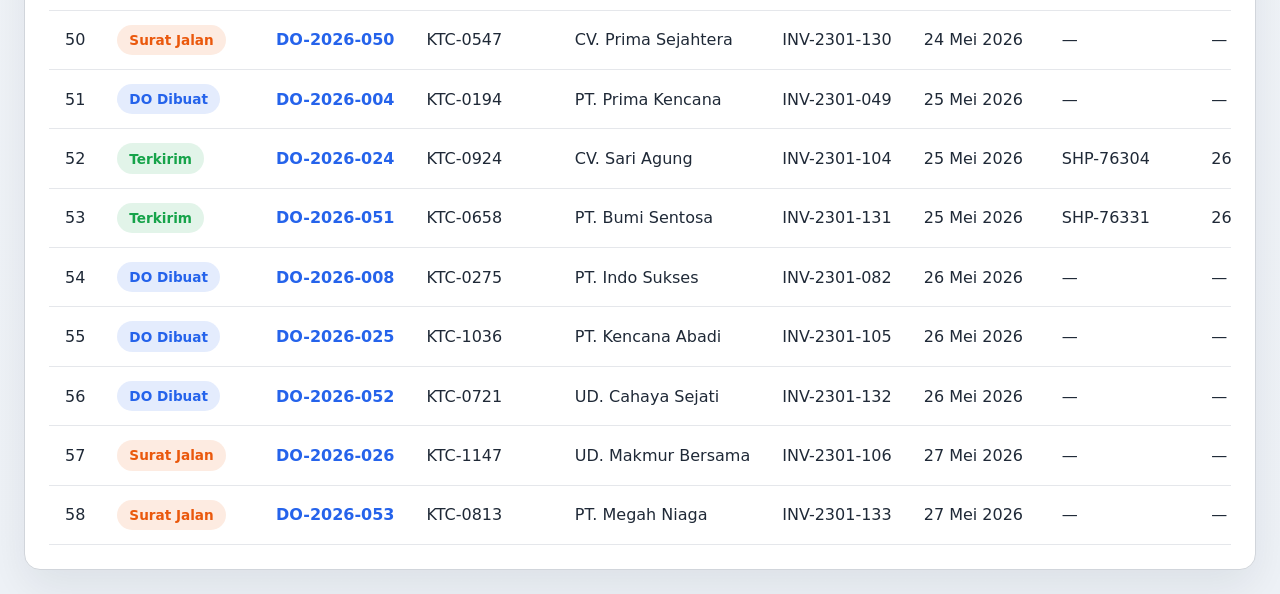
==== commit d5197025: "updating" ====
--- a/dashboard_do.html
+++ b/dashboard_do.html
@@ -170,7 +170,7 @@
         <h1>Delivery Order Dashboard</h1>
         <p>Simulasi sistem Delivery Order untuk keperluan testing internal.</p>
       </div>
-      <a href="rekap_DO.html" style="display:inline-flex;align-items:center;gap:8px;padding:0.75rem 1.25rem;background:#2563eb;color:#fff;border-radius:999px;font-size:0.9rem;font-weight:600;text-decoration:none;border:none;transition:background .15s,transform .15s;" onmouseover="this.style.background='#1d4ed8';this.style.transform='translateY(-1px)'" onmouseout="this.style.background='#2563eb';this.style.transform='translateY(0)'">Lihat Rekap DO</a>
+      <a href="rekap_DO.html" style="display:inline-flex;align-items:center;gap:8px;padding:0.75rem 1.25rem;background:#2563eb;color:#fff;border-radius:999px;font-size:0.9rem;font-weight:600;text-decoration:none;border:none;transition:background .15s,transform .15s;" onmouseover="this.style.background='#1d4ed8';this.style.transform='translateY(-1px)'" onmouseout="this.style.background='#2563eb';this.style.transform='translateY(0)'">📄 Preview Rekap DO — Demo Visual</a>
     </div>
 
     <section id="listView" class="panel">
@@ -718,6 +718,7 @@
       const item = doData.find(d => d.id === id);
       if (!item || item.stage >= 3) return;
       item.stage += 1;
+      saveStages();
       showDetail(id);
     }
 
@@ -904,7 +905,7 @@
         items
       });
 
-      doData.sort((a, b) => parseIdDate(a.invoiceDate) - parseIdDate(b.invoiceDate));
+      doData.sort((a, b) => parseIdDate(a.shippingDate || a.invoiceDate) - parseIdDate(b.shippingDate || b.invoiceDate));
       document.getElementById('searchInput').value = '';
       document.getElementById('statusFilter').value = '';
       document.getElementById('expeditionFilter').value = '';
@@ -917,8 +918,18 @@
       const [d, m, y] = str.split(' ');
       return new Date(y, monthMap[m] - 1, d);
     }
-    doData.sort((a, b) => parseIdDate(a.invoiceDate) - parseIdDate(b.invoiceDate));
-
+    doData.sort((a, b) => parseIdDate(a.shippingDate || a.invoiceDate) - parseIdDate(b.shippingDate || b.invoiceDate));
+
+    function saveStages() {
+      try { localStorage.setItem('do_stages_v1', JSON.stringify(doData.map(d => d.stage))); } catch(e) {}
+    }
+    function loadSavedStages() {
+      try {
+        const saved = localStorage.getItem('do_stages_v1');
+        if (saved) JSON.parse(saved).forEach((s, i) => { if (doData[i]) doData[i].stage = s; });
+      } catch(e) {}
+    }
+    loadSavedStages();
     buildList(doData);
   </script>
 </body>
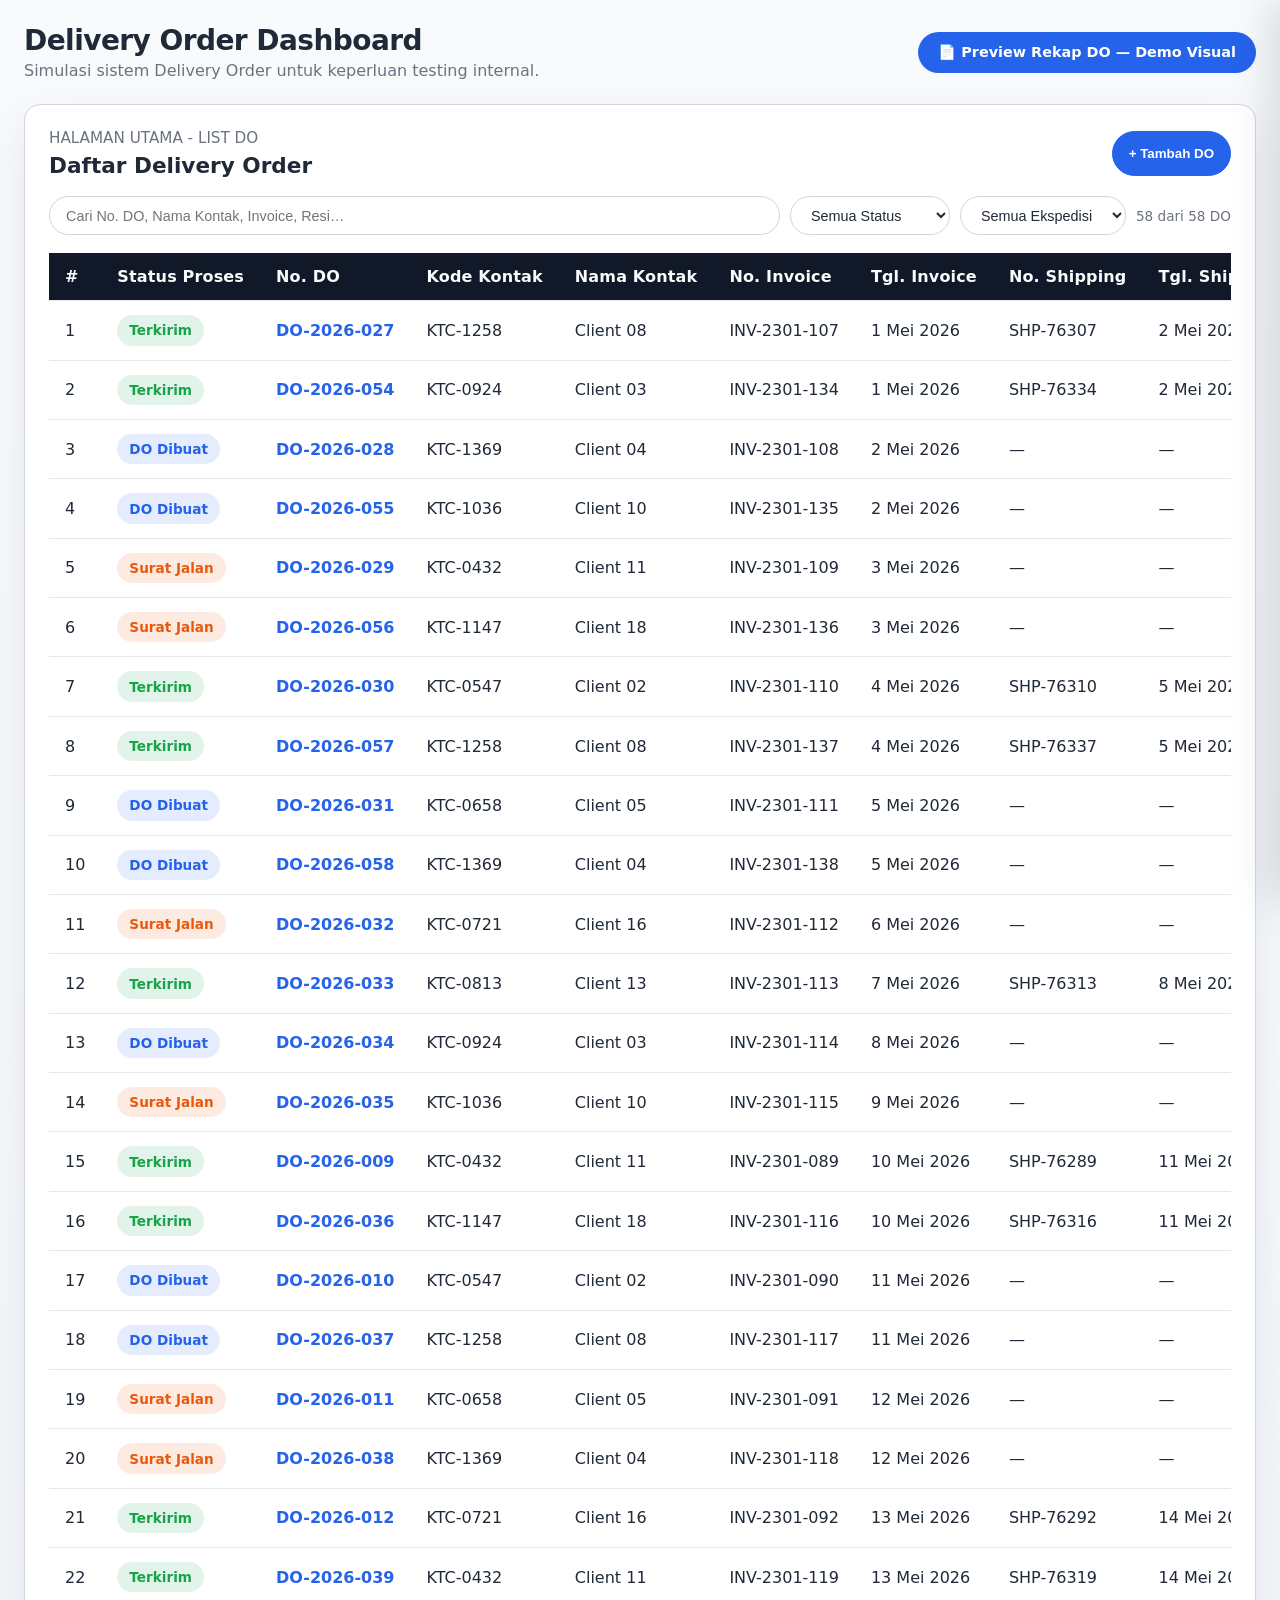
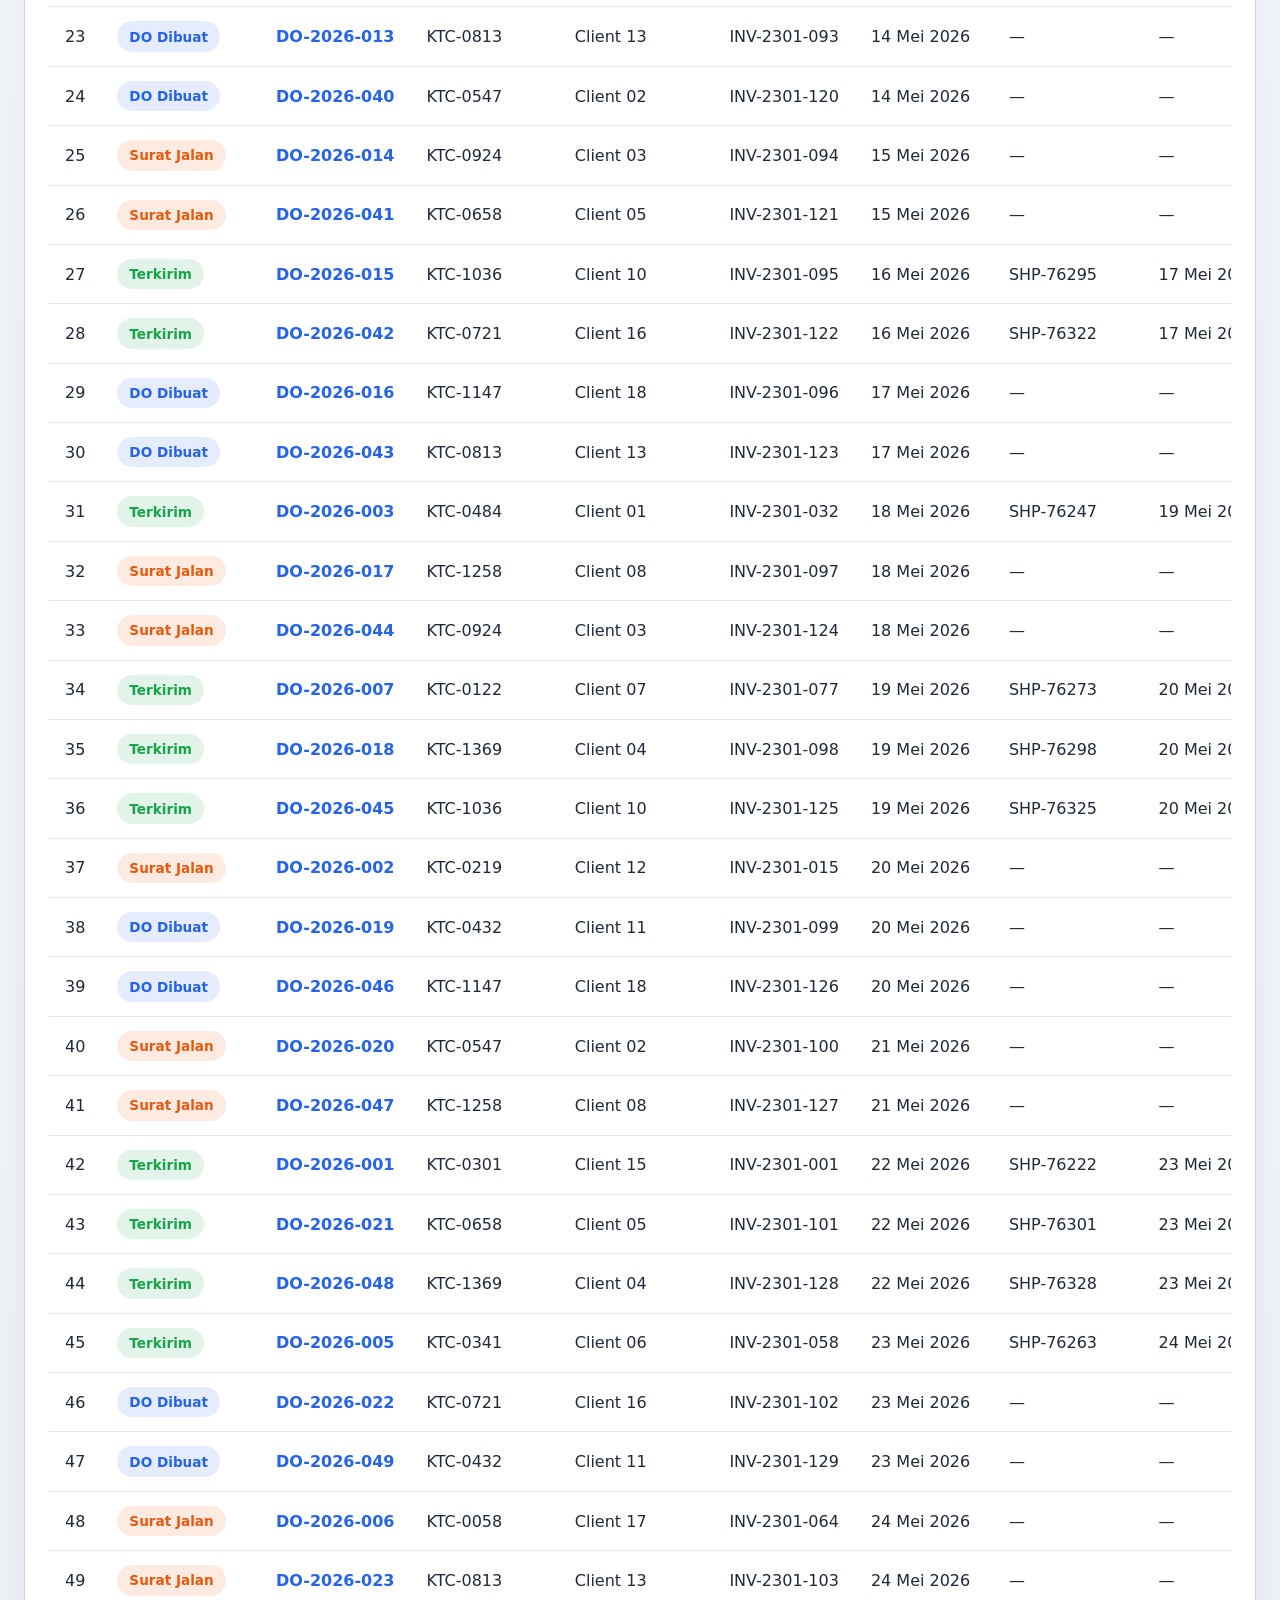
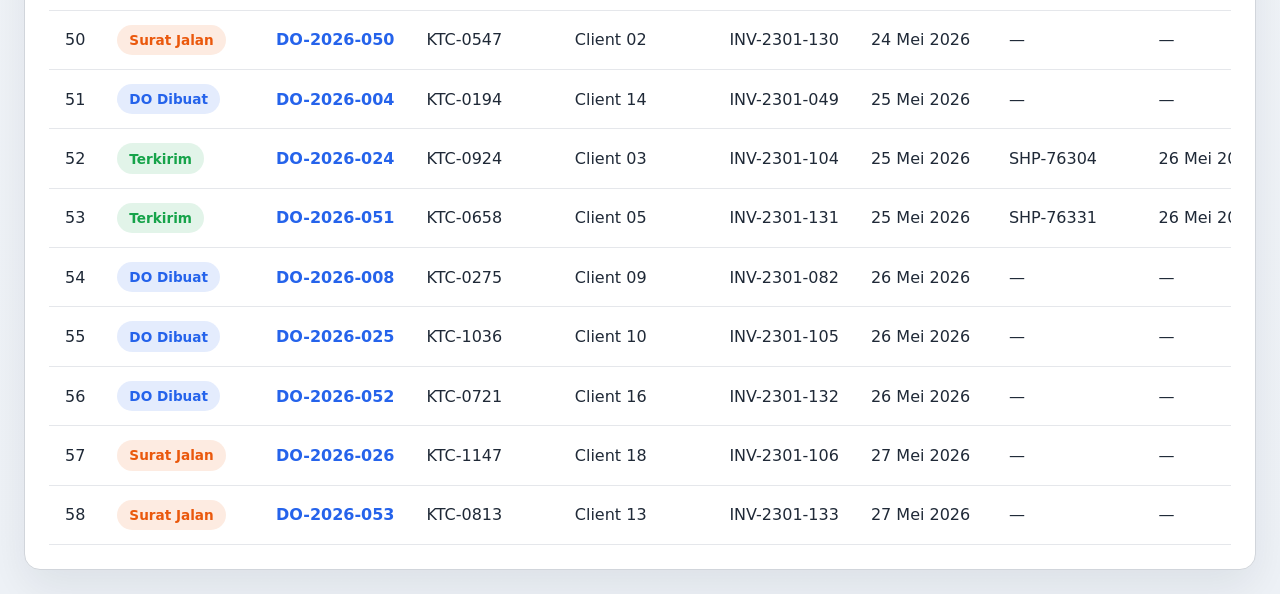
==== commit a79517ee: "Updating" ====
--- a/dashboard_do.html
+++ b/dashboard_do.html
@@ -484,9 +484,9 @@
   <script>
     const doData = [
       {
-        id: 'DO-2026-001', stage: 3, kodeKontak: 'KTC-0301', namaKontak: 'PT. Sinar Utama',
+        id: 'DO-2026-001', stage: 3, kodeKontak: 'KTC-0301', namaKontak: 'Client 15',
         invoice: 'INV-2301-001', invoiceDate: '22 Mei 2026', shippingNo: 'SHP-76222', shippingDate: '23 Mei 2026', resi: 'JNE1234567890',
-        info: { date: '22 Mei 2026', contact: 'PT. Sinar Utama', top: 'COD', dc: 'Jakarta Barat', expedition: 'JNE', dropPoint: 'Gudang Cengkareng', remark: 'Ambil Sendiri' },
+        info: { date: '22 Mei 2026', contact: 'Client 15', top: 'COD', dc: 'Jakarta Barat', expedition: 'JNE', dropPoint: 'Gudang Cengkareng', remark: 'Ambil Sendiri' },
         items: [
           { code: 'CG-1001', name: 'Minyak Goreng 1L', qty: 36, price: 28000, discPct: 5, discPromo: 'Promo Lebaran', remark: '-' },
           { code: 'CG-1022', name: 'Beras 5kg', qty: 24, price: 98000, discPct: 10, discPromo: '-', remark: '-' },
@@ -494,9 +494,9 @@
         ]
       },
       {
-        id: 'DO-2026-002', stage: 2, kodeKontak: 'KTC-0219', namaKontak: 'PT. Mawar Jaya',
+        id: 'DO-2026-002', stage: 2, kodeKontak: 'KTC-0219', namaKontak: 'Client 12',
         invoice: 'INV-2301-015', invoiceDate: '20 Mei 2026', shippingNo: 'SHP-76225', shippingDate: '21 Mei 2026', resi: 'SCP0987654321',
-        info: { date: '20 Mei 2026', contact: 'PT. Mawar Jaya', top: '30 Hari', dc: 'Jakarta Selatan', expedition: 'SiCepat', dropPoint: 'Depo Pasar Minggu', remark: '-' },
+        info: { date: '20 Mei 2026', contact: 'Client 12', top: '30 Hari', dc: 'Jakarta Selatan', expedition: 'SiCepat', dropPoint: 'Depo Pasar Minggu', remark: '-' },
         items: [
           { code: 'CG-2010', name: 'Roti Tawar 500gr', qty: 60, price: 18000, discPct: 0, discPromo: '-', remark: '-' },
           { code: 'CG-2065', name: 'Susu UHT 1L', qty: 80, price: 22000, discPct: 5, discPromo: 'Diskon Musiman', remark: '-' },
@@ -504,18 +504,18 @@
         ]
       },
       {
-        id: 'DO-2026-003', stage: 3, kodeKontak: 'KTC-0484', namaKontak: 'CV. Mitra Fresh',
+        id: 'DO-2026-003', stage: 3, kodeKontak: 'KTC-0484', namaKontak: 'Client 01',
         invoice: 'INV-2301-032', invoiceDate: '18 Mei 2026', shippingNo: 'SHP-76247', shippingDate: '19 Mei 2026', resi: 'WNH3216549870',
-        info: { date: '18 Mei 2026', contact: 'CV. Mitra Fresh', top: 'COD', dc: 'Jakarta Timur', expedition: 'Wahana', dropPoint: 'Drop Point Cikarang', remark: 'Ambil Sendiri' },
+        info: { date: '18 Mei 2026', contact: 'Client 01', top: 'COD', dc: 'Jakarta Timur', expedition: 'Wahana', dropPoint: 'Drop Point Cikarang', remark: 'Ambil Sendiri' },
         items: [
           { code: 'CG-3021', name: 'Sereal Box', qty: 50, price: 32000, discPct: 8, discPromo: 'Promo Natal', remark: '-' },
           { code: 'CG-3077', name: 'Tea Bag 50 pcs', qty: 70, price: 19500, discPct: 0, discPromo: '-', remark: '-' }
         ]
       },
       {
-        id: 'DO-2026-004', stage: 1, kodeKontak: 'KTC-0194', namaKontak: 'PT. Prima Kencana',
+        id: 'DO-2026-004', stage: 1, kodeKontak: 'KTC-0194', namaKontak: 'Client 14',
         invoice: 'INV-2301-049', invoiceDate: '25 Mei 2026', shippingNo: 'SHP-76259', shippingDate: '26 Mei 2026', resi: 'JNE9283746501',
-        info: { date: '25 Mei 2026', contact: 'PT. Prima Kencana', top: '30 Hari', dc: 'Jakarta Utara', expedition: 'JNE', dropPoint: 'Gudang Ancol', remark: '-' },
+        info: { date: '25 Mei 2026', contact: 'Client 14', top: '30 Hari', dc: 'Jakarta Utara', expedition: 'JNE', dropPoint: 'Gudang Ancol', remark: '-' },
         items: [
           { code: 'CG-4083', name: 'Air Mineral 600ml', qty: 96, price: 9000, discPct: 3, discPromo: 'Voucher', remark: '-' },
           { code: 'CG-4100', name: 'Snack Kentang', qty: 72, price: 14500, discPct: 5, discPromo: '-', remark: '-' },
@@ -523,9 +523,9 @@
         ]
       },
       {
-        id: 'DO-2026-005', stage: 3, kodeKontak: 'KTC-0341', namaKontak: 'PT. Cahaya Logistik',
+        id: 'DO-2026-005', stage: 3, kodeKontak: 'KTC-0341', namaKontak: 'Client 06',
         invoice: 'INV-2301-058', invoiceDate: '23 Mei 2026', shippingNo: 'SHP-76263', shippingDate: '24 Mei 2026', resi: 'SCP5647382910',
-        info: { date: '23 Mei 2026', contact: 'PT. Cahaya Logistik', top: 'COD', dc: 'Jakarta Barat', expedition: 'SiCepat', dropPoint: 'Gudang Kebon Jeruk', remark: '-' },
+        info: { date: '23 Mei 2026', contact: 'Client 06', top: 'COD', dc: 'Jakarta Barat', expedition: 'SiCepat', dropPoint: 'Gudang Kebon Jeruk', remark: '-' },
         items: [
           { code: 'CG-5122', name: 'Minyak Kayu Putih 60ml', qty: 30, price: 15000, discPct: 0, discPromo: '-', remark: '-' },
           { code: 'CG-5188', name: 'Shampoo 330ml', qty: 55, price: 27000, discPct: 7, discPromo: 'Kupon', remark: '-' },
@@ -533,9 +533,9 @@
         ]
       },
       {
-        id: 'DO-2026-006', stage: 2, kodeKontak: 'KTC-0058', namaKontak: 'UD. Karya Maju',
+        id: 'DO-2026-006', stage: 2, kodeKontak: 'KTC-0058', namaKontak: 'Client 17',
         invoice: 'INV-2301-064', invoiceDate: '24 Mei 2026', shippingNo: 'SHP-76268', shippingDate: '25 Mei 2026', resi: 'WNH2917364508',
-        info: { date: '24 Mei 2026', contact: 'UD. Karya Maju', top: '30 Hari', dc: 'Jakarta Selatan', expedition: 'Wahana', dropPoint: 'Depo Bintaro', remark: '-' },
+        info: { date: '24 Mei 2026', contact: 'Client 17', top: '30 Hari', dc: 'Jakarta Selatan', expedition: 'Wahana', dropPoint: 'Depo Bintaro', remark: '-' },
         items: [
           { code: 'CG-6010', name: 'Kopi Sachet 10pcs', qty: 120, price: 7200, discPct: 10, discPromo: 'Beli 10 Gratis 1', remark: '-' },
           { code: 'CG-6055', name: 'Gula Pasir 1kg', qty: 80, price: 15500, discPct: 0, discPromo: '-', remark: '-' },
@@ -543,18 +543,18 @@
         ]
       },
       {
-        id: 'DO-2026-007', stage: 3, kodeKontak: 'KTC-0122', namaKontak: 'PT. Dua Saudara',
+        id: 'DO-2026-007', stage: 3, kodeKontak: 'KTC-0122', namaKontak: 'Client 07',
         invoice: 'INV-2301-077', invoiceDate: '19 Mei 2026', shippingNo: 'SHP-76273', shippingDate: '20 Mei 2026', resi: 'JNE1122334455',
-        info: { date: '19 Mei 2026', contact: 'PT. Dua Saudara', top: 'COD', dc: 'Jakarta Pusat', expedition: 'JNE', dropPoint: 'Gudang Harmoni', remark: '-' },
+        info: { date: '19 Mei 2026', contact: 'Client 07', top: 'COD', dc: 'Jakarta Pusat', expedition: 'JNE', dropPoint: 'Gudang Harmoni', remark: '-' },
         items: [
           { code: 'CG-7044', name: 'Susu Bubuk 400gr', qty: 40, price: 68000, discPct: 5, discPromo: '-', remark: '-' },
           { code: 'CG-7098', name: 'Cokelat Batangan 100gr', qty: 90, price: 12000, discPct: 0, discPromo: '-', remark: '-' }
         ]
       },
       {
-        id: 'DO-2026-008', stage: 1, kodeKontak: 'KTC-0275', namaKontak: 'PT. Indo Sukses',
+        id: 'DO-2026-008', stage: 1, kodeKontak: 'KTC-0275', namaKontak: 'Client 09',
         invoice: 'INV-2301-082', invoiceDate: '26 Mei 2026', shippingNo: 'SHP-76279', shippingDate: '27 Mei 2026', resi: 'SCP6677889900',
-        info: { date: '26 Mei 2026', contact: 'PT. Indo Sukses', top: '30 Hari', dc: 'Jakarta Timur', expedition: 'SiCepat', dropPoint: 'Gudang Pulogadung', remark: '-' },
+        info: { date: '26 Mei 2026', contact: 'Client 09', top: '30 Hari', dc: 'Jakarta Timur', expedition: 'SiCepat', dropPoint: 'Gudang Pulogadung', remark: '-' },
         items: [
           { code: 'CG-8011', name: 'Kecap Manis 620ml', qty: 50, price: 22000, discPct: 0, discPromo: '-', remark: '-' },
           { code: 'CG-8054', name: 'Sambal Botol 335gr', qty: 70, price: 18000, discPct: 5, discPromo: 'Diskon Paket', remark: '-' },
@@ -564,16 +564,16 @@
     ];
 
     const extraContacts = [
-      { kode: 'KTC-0432', nama: 'PT. Lintang Logistik' },
-      { kode: 'KTC-0547', nama: 'CV. Prima Sejahtera' },
-      { kode: 'KTC-0658', nama: 'PT. Bumi Sentosa' },
-      { kode: 'KTC-0721', nama: 'UD. Cahaya Sejati' },
-      { kode: 'KTC-0813', nama: 'PT. Megah Niaga' },
-      { kode: 'KTC-0924', nama: 'CV. Sari Agung' },
-      { kode: 'KTC-1036', nama: 'PT. Kencana Abadi' },
-      { kode: 'KTC-1147', nama: 'UD. Makmur Bersama' },
-      { kode: 'KTC-1258', nama: 'PT. Global Maju' },
-      { kode: 'KTC-1369', nama: 'CV. Sukses Sentosa' }
+      { kode: 'KTC-0432', nama: 'Client 11' },
+      { kode: 'KTC-0547', nama: 'Client 02' },
+      { kode: 'KTC-0658', nama: 'Client 05' },
+      { kode: 'KTC-0721', nama: 'Client 16' },
+      { kode: 'KTC-0813', nama: 'Client 13' },
+      { kode: 'KTC-0924', nama: 'Client 03' },
+      { kode: 'KTC-1036', nama: 'Client 10' },
+      { kode: 'KTC-1147', nama: 'Client 18' },
+      { kode: 'KTC-1258', nama: 'Client 08' },
+      { kode: 'KTC-1369', nama: 'Client 04' }
     ];
 
     const expeditionList = ['JNE', 'SiCepat', 'Wahana'];
